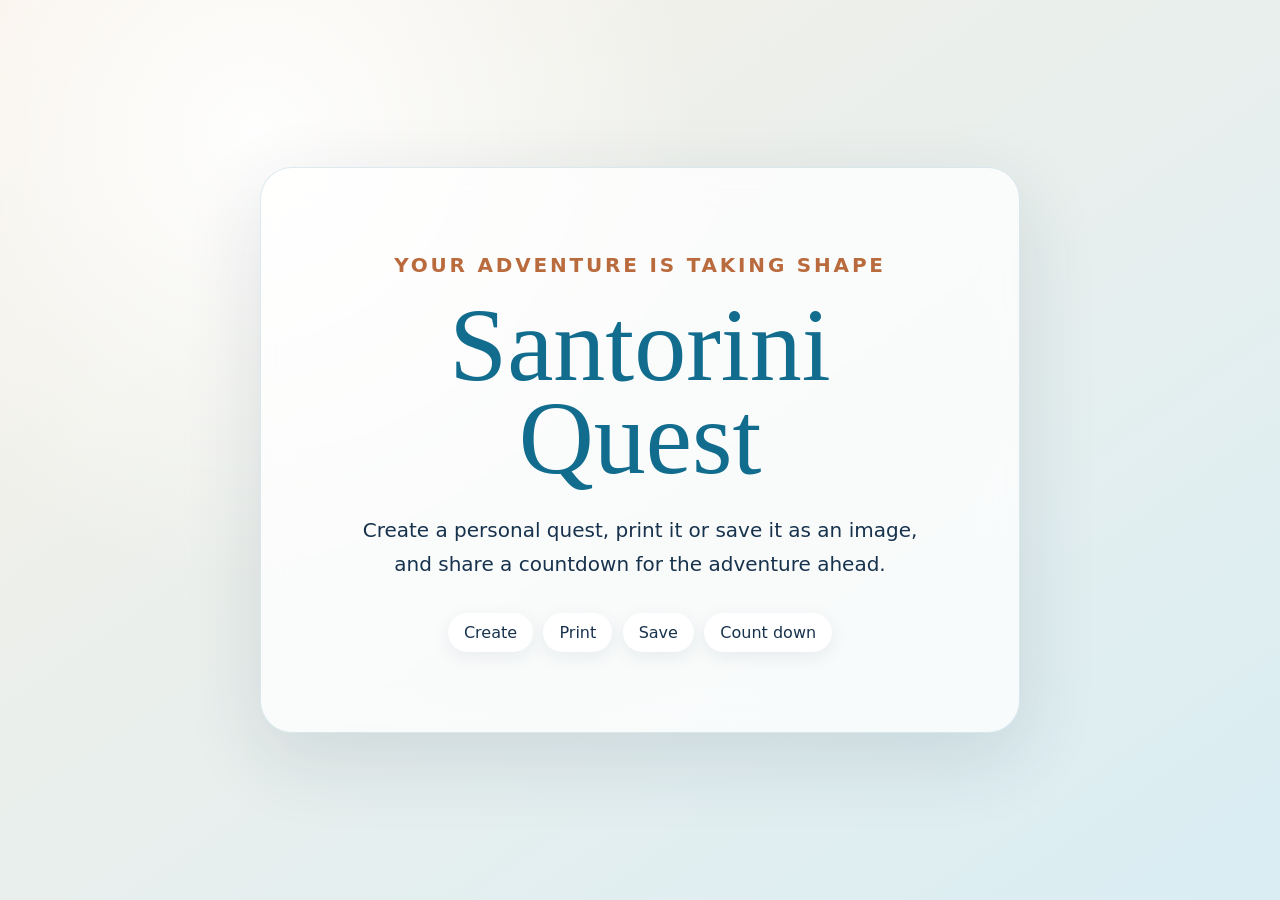
==== site/index.html @ f97f600c "feat: add initial Santorini Quest landing page" ====
<!doctype html>
<html lang="en">
  <head>
    <meta charset="UTF-8" />
    <meta name="viewport" content="width=device-width, initial-scale=1" />
    <meta
      name="description"
      content="Create, print, and share your own Santorini-inspired quests."
    />
    <title>Santorini Quest</title>
    <style>
      :root {
        color-scheme: light;
        font-family: Inter, ui-sans-serif, system-ui, sans-serif;
        background: #f7f1e8;
        color: #17324d;
      }

      * { box-sizing: border-box; }

      body {
        margin: 0;
        min-height: 100vh;
        display: grid;
        place-items: center;
        background:
          radial-gradient(circle at 20% 15%, rgba(255,255,255,.95), transparent 28rem),
          linear-gradient(145deg, #f8f1e7 0%, #d9edf3 100%);
      }

      main {
        width: min(760px, calc(100% - 2rem));
        padding: clamp(2rem, 7vw, 5rem);
        text-align: center;
        background: rgba(255,255,255,.76);
        border: 1px solid rgba(18,108,142,.14);
        border-radius: 2rem;
        box-shadow: 0 24px 80px rgba(23,50,77,.12);
        backdrop-filter: blur(16px);
      }

      .eyebrow {
        margin: 0 0 1rem;
        color: #ba6b3d;
        font-weight: 750;
        letter-spacing: .14em;
        text-transform: uppercase;
      }

      h1 {
        margin: 0;
        color: #126c8e;
        font-family: Georgia, serif;
        font-size: clamp(3rem, 10vw, 6.5rem);
        font-weight: 500;
        line-height: .9;
      }

      p {
        max-width: 38rem;
        margin: 1.75rem auto 0;
        font-size: clamp(1rem, 2.4vw, 1.25rem);
        line-height: 1.7;
      }

      .features {
        display: flex;
        flex-wrap: wrap;
        justify-content: center;
        gap: .65rem;
        margin-top: 2rem;
      }

      .features span {
        padding: .65rem 1rem;
        border-radius: 999px;
        background: #fff;
        box-shadow: 0 5px 18px rgba(23,50,77,.08);
      }
    </style>
  </head>
  <body>
    <main>
      <p class="eyebrow">Your adventure is taking shape</p>
      <h1>Santorini Quest</h1>
      <p>
        Create a personal quest, print it or save it as an image, and share a
        countdown for the adventure ahead.
      </p>
      <div class="features" aria-label="Planned features">
        <span>Create</span>
        <span>Print</span>
        <span>Save</span>
        <span>Count down</span>
      </div>
    </main>
  </body>
</html>
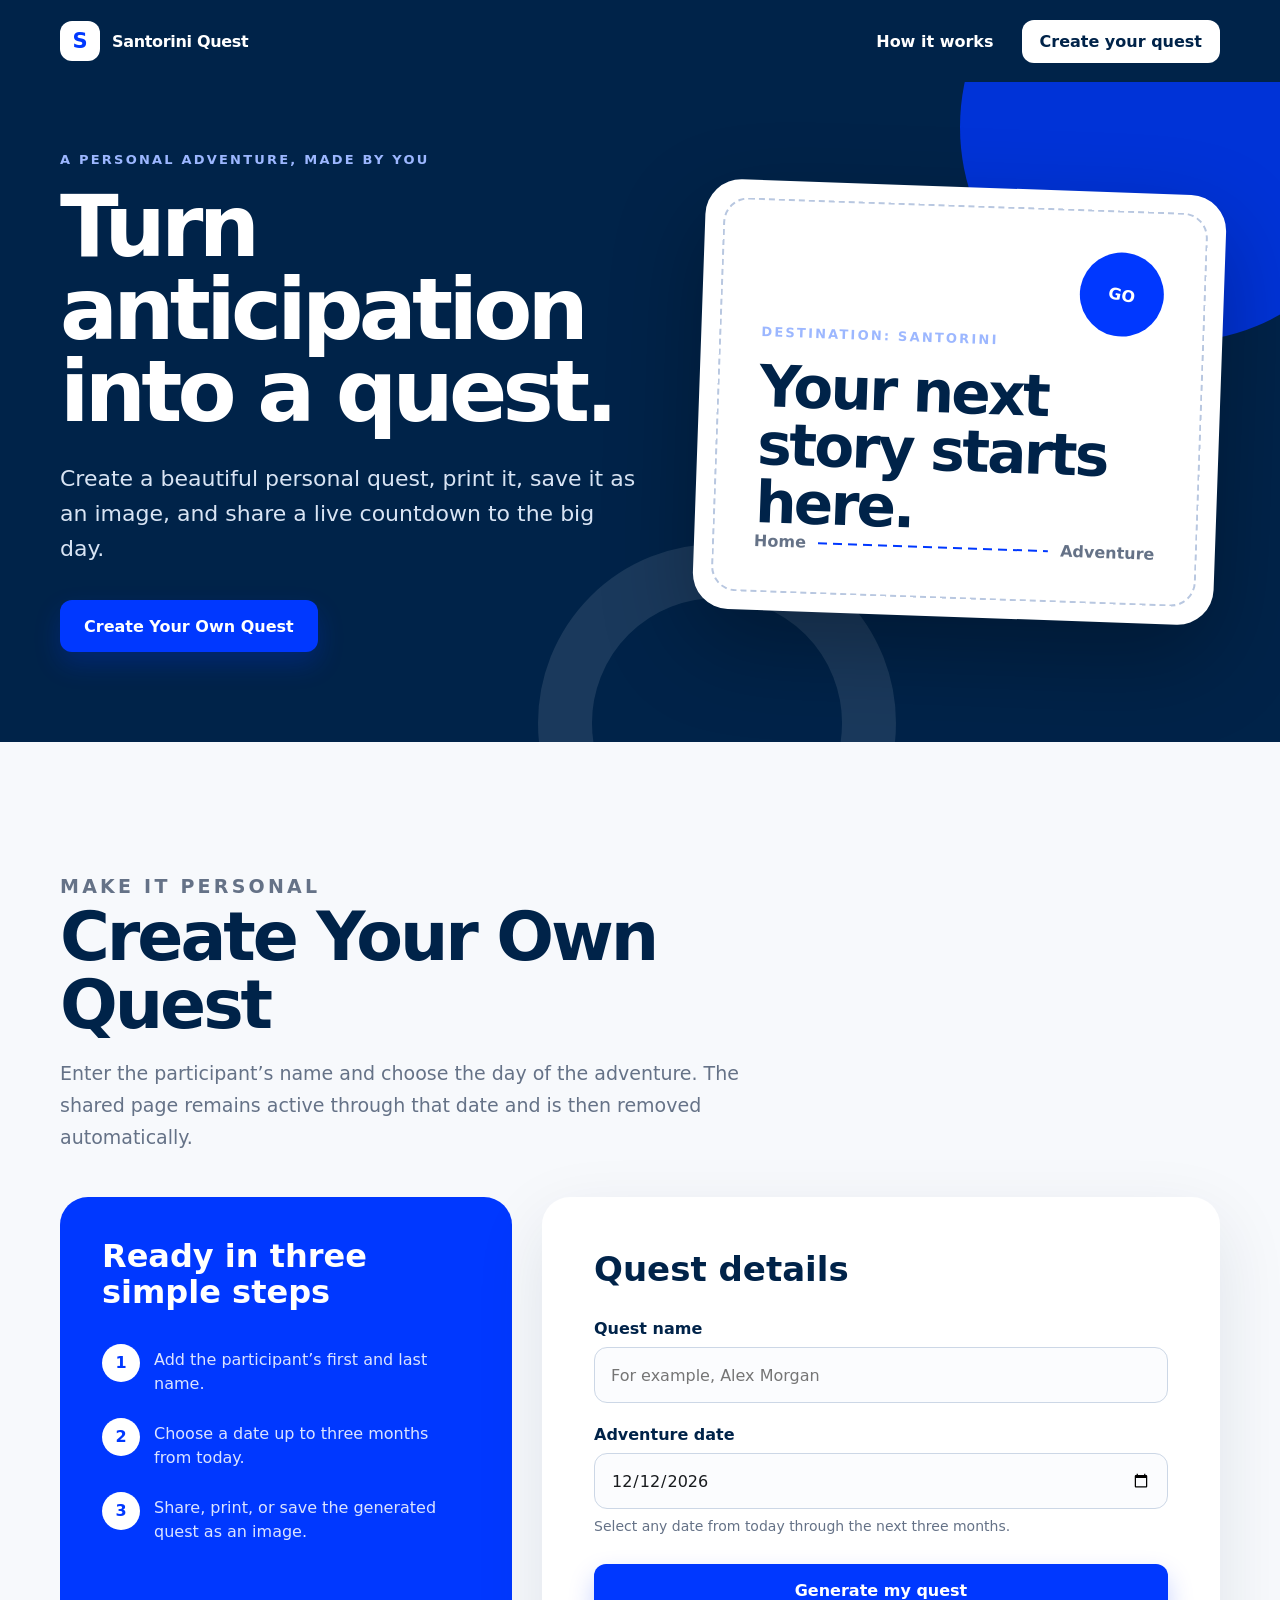
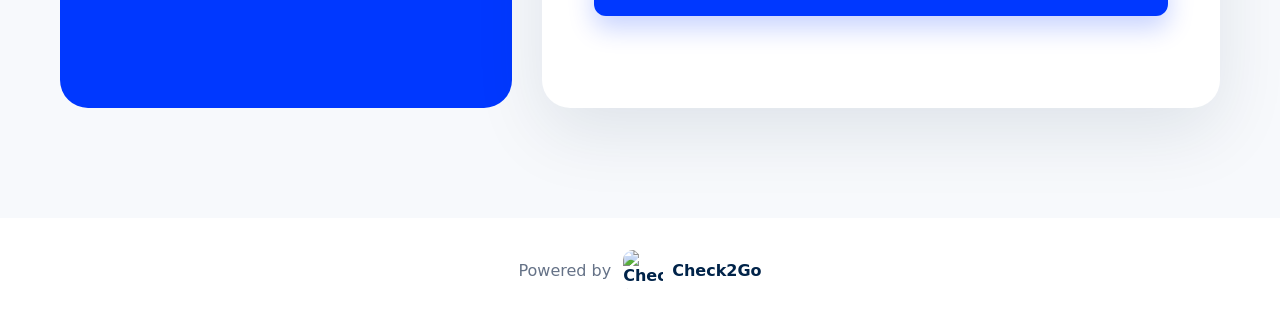
==== commit 50da56f9: "feat: launch expiring quest creator" ====
--- a/site/index.html
+++ b/site/index.html
@@ -3,96 +3,376 @@
   <head>
     <meta charset="UTF-8" />
     <meta name="viewport" content="width=device-width, initial-scale=1" />
-    <meta
-      name="description"
-      content="Create, print, and share your own Santorini-inspired quests."
-    />
+    <meta name="description" content="Create, print, save, and share a personal Santorini quest." />
     <title>Santorini Quest</title>
     <style>
       :root {
         color-scheme: light;
-        font-family: Inter, ui-sans-serif, system-ui, sans-serif;
-        background: #f7f1e8;
-        color: #17324d;
+        --navy: #002349;
+        --blue: #0038ff;
+        --sky: #e9f2ff;
+        --ink: #191c1f;
+        --muted: #657287;
+        --white: #fff;
+        --radius: 28px;
+        font-family: Inter, ui-sans-serif, system-ui, -apple-system, BlinkMacSystemFont, "Segoe UI", sans-serif;
       }
 
       * { box-sizing: border-box; }
-
-      body {
-        margin: 0;
-        min-height: 100vh;
-        display: grid;
-        place-items: center;
-        background:
-          radial-gradient(circle at 20% 15%, rgba(255,255,255,.95), transparent 28rem),
-          linear-gradient(145deg, #f8f1e7 0%, #d9edf3 100%);
-      }
-
-      main {
-        width: min(760px, calc(100% - 2rem));
-        padding: clamp(2rem, 7vw, 5rem);
-        text-align: center;
-        background: rgba(255,255,255,.76);
-        border: 1px solid rgba(18,108,142,.14);
-        border-radius: 2rem;
-        box-shadow: 0 24px 80px rgba(23,50,77,.12);
-        backdrop-filter: blur(16px);
-      }
-
-      .eyebrow {
-        margin: 0 0 1rem;
-        color: #ba6b3d;
-        font-weight: 750;
-        letter-spacing: .14em;
-        text-transform: uppercase;
-      }
-
-      h1 {
-        margin: 0;
-        color: #126c8e;
-        font-family: Georgia, serif;
-        font-size: clamp(3rem, 10vw, 6.5rem);
-        font-weight: 500;
-        line-height: .9;
-      }
-
-      p {
-        max-width: 38rem;
-        margin: 1.75rem auto 0;
-        font-size: clamp(1rem, 2.4vw, 1.25rem);
-        line-height: 1.7;
-      }
-
-      .features {
-        display: flex;
-        flex-wrap: wrap;
-        justify-content: center;
-        gap: .65rem;
-        margin-top: 2rem;
-      }
-
-      .features span {
-        padding: .65rem 1rem;
-        border-radius: 999px;
-        background: #fff;
-        box-shadow: 0 5px 18px rgba(23,50,77,.08);
+      html { scroll-behavior: smooth; }
+      body { margin: 0; color: var(--ink); background: #f7f9fc; }
+      button, input { font: inherit; }
+      button, a { -webkit-tap-highlight-color: transparent; }
+      a { color: inherit; }
+
+      .shell { width: min(1160px, calc(100% - 32px)); margin: 0 auto; }
+      .site-header { position: relative; z-index: 2; background: var(--navy); }
+      .nav { min-height: 82px; display: flex; align-items: center; justify-content: space-between; gap: 24px; color: #fff; }
+      .brand { display: flex; align-items: center; gap: 12px; text-decoration: none; font-weight: 850; letter-spacing: -.02em; }
+      .brand-mark { width: 40px; height: 40px; display: grid; place-items: center; border-radius: 12px; background: #fff; color: var(--blue); font-size: 21px; }
+      .nav-links { display: flex; align-items: center; gap: 28px; }
+      .nav-links a { text-decoration: none; font-weight: 650; }
+      .nav-cta, .button { border: 0; border-radius: 12px; cursor: pointer; font-weight: 800; text-decoration: none; transition: transform .2s ease, box-shadow .2s ease; }
+      .nav-cta { padding: 12px 18px; background: #fff; color: var(--navy); }
+      .button { display: inline-flex; align-items: center; justify-content: center; min-height: 52px; padding: 0 24px; background: var(--blue); color: #fff; box-shadow: 0 12px 26px rgba(0,56,255,.22); }
+      .button:hover, .nav-cta:hover { transform: translateY(-2px); }
+      .button.secondary { background: #fff; color: var(--navy); border: 1px solid #dce4ef; box-shadow: none; }
+
+      .hero { position: relative; overflow: hidden; min-height: 640px; display: grid; align-items: center; color: #fff; background: var(--navy); }
+      .hero::before, .hero::after { content: ""; position: absolute; border-radius: 50%; pointer-events: none; }
+      .hero::before { width: 430px; height: 430px; right: -110px; top: -170px; background: #0038ff; opacity: .78; }
+      .hero::after { width: 250px; height: 250px; left: 42%; bottom: -160px; border: 54px solid #fff; opacity: .1; }
+      .hero-grid { position: relative; z-index: 1; display: grid; grid-template-columns: 1.05fr .95fr; gap: 64px; align-items: center; padding: 70px 0 90px; }
+      .kicker { margin: 0 0 18px; color: #9cb7ff; text-transform: uppercase; letter-spacing: .17em; font-size: 13px; font-weight: 850; }
+      h1 { margin: 0; max-width: 720px; font-size: clamp(48px, 7vw, 86px); line-height: .96; letter-spacing: -.055em; }
+      .hero-copy { margin: 28px 0 34px; max-width: 590px; color: #d8e4f4; font-size: clamp(18px, 2vw, 22px); line-height: 1.6; }
+      .hero-card { position: relative; min-height: 430px; padding: 34px; border-radius: 36px; color: var(--navy); background: #fff; box-shadow: 0 35px 90px rgba(0,0,0,.28); transform: rotate(2deg); }
+      .hero-card::before { content: ""; position: absolute; inset: 18px; border: 2px dashed #b8c7e0; border-radius: 25px; }
+      .hero-card-inner { position: relative; z-index: 1; min-height: 360px; display: flex; flex-direction: column; justify-content: space-between; padding: 26px; }
+      .stamp { align-self: flex-end; width: 84px; aspect-ratio: 1; display: grid; place-items: center; border-radius: 50%; background: var(--blue); color: #fff; font-weight: 900; transform: rotate(9deg); }
+      .hero-card h2 { margin: 0; font-size: clamp(34px, 5vw, 58px); line-height: 1; letter-spacing: -.045em; }
+      .route { display: flex; align-items: center; gap: 12px; color: var(--muted); font-weight: 750; }
+      .route-line { flex: 1; height: 2px; background: repeating-linear-gradient(90deg, var(--blue) 0 9px, transparent 9px 15px); }
+
+      .section { padding: 110px 0; }
+      .section-heading { max-width: 720px; margin-bottom: 44px; }
+      .section-heading h2 { margin: 0; color: var(--navy); font-size: clamp(40px, 6vw, 68px); line-height: 1; letter-spacing: -.045em; }
+      .section-heading p { margin: 18px 0 0; color: var(--muted); font-size: 19px; line-height: 1.7; }
+      .create-grid { display: grid; grid-template-columns: .8fr 1.2fr; gap: 30px; }
+      .info-card, .form-card { border-radius: var(--radius); }
+      .info-card { padding: 42px; color: #fff; background: var(--blue); }
+      .info-card h3 { margin: 0; font-size: 32px; line-height: 1.1; }
+      .steps { display: grid; gap: 22px; margin-top: 34px; }
+      .step { display: grid; grid-template-columns: 38px 1fr; gap: 14px; align-items: start; }
+      .step-number { width: 38px; height: 38px; display: grid; place-items: center; border-radius: 50%; color: var(--blue); background: #fff; font-weight: 900; }
+      .step p { margin: 4px 0 0; color: #dbe4ff; line-height: 1.5; }
+      .form-card { padding: clamp(28px, 5vw, 52px); background: #fff; box-shadow: 0 24px 70px rgba(0,35,73,.1); }
+      .form-card h3 { margin: 0 0 30px; color: var(--navy); font-size: 34px; }
+      .field { display: grid; gap: 9px; margin-bottom: 22px; }
+      label { color: var(--navy); font-weight: 800; }
+      input { width: 100%; min-height: 56px; border: 1px solid #ccd7e6; border-radius: 13px; padding: 0 16px; color: var(--ink); background: #fbfcfe; outline: none; }
+      input:focus { border-color: var(--blue); box-shadow: 0 0 0 4px rgba(0,56,255,.1); }
+      .hint { margin: 0; color: var(--muted); font-size: 14px; }
+      .form-card .button { width: 100%; margin-top: 8px; }
+      .message { min-height: 24px; margin: 16px 0 0; color: #b42318; font-weight: 650; }
+
+      .quest-section { display: none; padding: 70px 0 110px; }
+      .quest-section.visible { display: block; }
+      .quest-layout { display: grid; grid-template-columns: 1.2fr .8fr; gap: 30px; align-items: stretch; }
+      .quest-card { position: relative; overflow: hidden; min-height: 520px; padding: clamp(34px, 6vw, 68px); border-radius: 34px; color: #fff; background: linear-gradient(145deg, #002349, #0038ff); box-shadow: 0 28px 80px rgba(0,35,73,.2); }
+      .quest-card::after { content: ""; position: absolute; width: 360px; height: 360px; right: -190px; bottom: -190px; border: 52px solid #fff; border-radius: 50%; opacity: .14; }
+      .quest-card-content { position: relative; z-index: 1; }
+      .quest-label { margin: 0 0 24px; color: #b8c8ff; text-transform: uppercase; letter-spacing: .18em; font-weight: 850; font-size: 13px; }
+      .quest-name { margin: 0; font-size: clamp(48px, 8vw, 88px); line-height: .95; letter-spacing: -.055em; overflow-wrap: anywhere; }
+      .quest-date { margin: 24px 0 0; color: #dbe4ff; font-size: 20px; }
+      .countdown { display: grid; grid-template-columns: repeat(4, 1fr); gap: 10px; margin-top: 48px; }
+      .time-box { padding: 18px 10px; border: 1px solid rgba(255,255,255,.2); border-radius: 16px; text-align: center; background: rgba(255,255,255,.1); backdrop-filter: blur(10px); }
+      .time-value { display: block; font-size: clamp(28px, 5vw, 46px); font-weight: 900; }
+      .time-label { color: #cdd9f4; font-size: 12px; text-transform: uppercase; letter-spacing: .08em; }
+      .quest-actions { padding: 34px; display: flex; flex-direction: column; gap: 12px; border-radius: var(--radius); background: #fff; box-shadow: 0 24px 70px rgba(0,35,73,.1); }
+      .quest-actions h3 { margin: 0 0 8px; color: var(--navy); font-size: 28px; }
+      .quest-actions p { margin: 0 0 14px; color: var(--muted); line-height: 1.6; }
+      .share-url { width: 100%; min-height: 48px; padding: 12px; overflow-wrap: anywhere; border-radius: 10px; background: var(--sky); color: var(--navy); font-size: 13px; }
+
+      .powered { display: flex; justify-content: center; align-items: center; gap: 12px; padding: 32px 16px 42px; color: var(--muted); background: #fff; }
+      .powered a { display: inline-flex; align-items: center; gap: 9px; color: var(--navy); font-weight: 850; text-decoration: none; }
+      .powered img { width: 40px; height: 40px; border-radius: 10px; object-fit: cover; }
+
+      .expired { text-align: center; padding: 80px 24px; border-radius: var(--radius); background: #fff; box-shadow: 0 24px 70px rgba(0,35,73,.1); }
+      .expired h2 { margin: 0; color: var(--navy); font-size: 46px; }
+      .expired p { color: var(--muted); }
+
+      @media (max-width: 820px) {
+        .nav-links a:not(.nav-cta) { display: none; }
+        .hero-grid, .create-grid, .quest-layout { grid-template-columns: 1fr; }
+        .hero { min-height: auto; }
+        .hero-grid { gap: 48px; padding-top: 54px; }
+        .hero-card { min-height: 340px; transform: none; }
+        .hero-card-inner { min-height: 280px; }
+        .section { padding: 78px 0; }
+      }
+
+      @media (max-width: 520px) {
+        .shell { width: min(100% - 22px, 1160px); }
+        .nav { min-height: 70px; }
+        .brand span:last-child { font-size: 15px; }
+        .nav-cta { padding: 10px 12px; font-size: 14px; }
+        .hero-card, .form-card, .info-card, .quest-card, .quest-actions { border-radius: 22px; }
+        .countdown { grid-template-columns: repeat(2, 1fr); }
+      }
+
+      @media print {
+        .site-header, .hero, #create, .quest-actions, .powered { display: none !important; }
+        .quest-section { display: block !important; padding: 0; }
+        .quest-layout { display: block; }
+        .quest-card { min-height: 100vh; border-radius: 0; box-shadow: none; print-color-adjust: exact; -webkit-print-color-adjust: exact; }
       }
     </style>
   </head>
   <body>
-    <main>
-      <p class="eyebrow">Your adventure is taking shape</p>
-      <h1>Santorini Quest</h1>
-      <p>
-        Create a personal quest, print it or save it as an image, and share a
-        countdown for the adventure ahead.
-      </p>
-      <div class="features" aria-label="Planned features">
-        <span>Create</span>
-        <span>Print</span>
-        <span>Save</span>
-        <span>Count down</span>
+    <header class="site-header">
+      <nav class="nav shell" aria-label="Main navigation">
+        <a class="brand" href="/">
+          <span class="brand-mark">S</span>
+          <span>Santorini Quest</span>
+        </a>
+        <div class="nav-links">
+          <a href="#create">How it works</a>
+          <a class="nav-cta" href="#create">Create your quest</a>
+        </div>
+      </nav>
+    </header>
+
+    <main id="homeView">
+      <section class="hero">
+        <div class="hero-grid shell">
+          <div>
+            <p class="kicker">A personal adventure, made by you</p>
+            <h1>Turn anticipation into a quest.</h1>
+            <p class="hero-copy">Create a beautiful personal quest, print it, save it as an image, and share a live countdown to the big day.</p>
+            <a class="button" href="#create">Create Your Own Quest</a>
+          </div>
+          <div class="hero-card" aria-hidden="true">
+            <div class="hero-card-inner">
+              <div class="stamp">GO</div>
+              <div>
+                <p class="kicker">Destination: Santorini</p>
+                <h2>Your next story starts here.</h2>
+              </div>
+              <div class="route"><span>Home</span><span class="route-line"></span><span>Adventure</span></div>
+            </div>
+          </div>
+        </div>
+      </section>
+
+      <section class="section" id="create">
+        <div class="shell">
+          <div class="section-heading">
+            <p class="kicker">Make it personal</p>
+            <h2>Create Your Own Quest</h2>
+            <p>Enter the participant’s name and choose the day of the adventure. The shared page remains active through that date and is then removed automatically.</p>
+          </div>
+          <div class="create-grid">
+            <aside class="info-card">
+              <h3>Ready in three simple steps</h3>
+              <div class="steps">
+                <div class="step"><span class="step-number">1</span><p>Add the participant’s first and last name.</p></div>
+                <div class="step"><span class="step-number">2</span><p>Choose a date up to three months from today.</p></div>
+                <div class="step"><span class="step-number">3</span><p>Share, print, or save the generated quest as an image.</p></div>
+              </div>
+            </aside>
+            <form class="form-card" id="questForm">
+              <h3>Quest details</h3>
+              <div class="field">
+                <label for="questName">Quest name</label>
+                <input id="questName" name="name" type="text" maxlength="100" autocomplete="name" placeholder="For example, Alex Morgan" required />
+              </div>
+              <div class="field">
+                <label for="questDate">Adventure date</label>
+                <input id="questDate" name="date" type="date" required />
+                <p class="hint">Select any date from today through the next three months.</p>
+              </div>
+              <button class="button" type="submit">Generate my quest</button>
+              <p class="message" id="formMessage" role="status"></p>
+            </form>
+          </div>
+        </div>
+      </section>
+    </main>
+
+    <section class="quest-section" id="questView" aria-live="polite">
+      <div class="shell" id="questContent">
+        <div class="quest-layout">
+          <article class="quest-card" id="questCard">
+            <div class="quest-card-content">
+              <p class="quest-label">The countdown is on</p>
+              <h2 class="quest-name" id="displayName"></h2>
+              <p class="quest-date" id="displayDate"></p>
+              <div class="countdown" aria-label="Time remaining">
+                <div class="time-box"><span class="time-value" id="days">0</span><span class="time-label">Days</span></div>
+                <div class="time-box"><span class="time-value" id="hours">0</span><span class="time-label">Hours</span></div>
+                <div class="time-box"><span class="time-value" id="minutes">0</span><span class="time-label">Minutes</span></div>
+                <div class="time-box"><span class="time-value" id="seconds">0</span><span class="time-label">Seconds</span></div>
+              </div>
+            </div>
+          </article>
+          <aside class="quest-actions">
+            <h3>Your quest is ready</h3>
+            <p>Use the link below to share this countdown. It remains available through the selected date.</p>
+            <div class="share-url" id="shareUrl"></div>
+            <button class="button" id="copyButton" type="button">Copy share link</button>
+            <button class="button secondary" id="printButton" type="button">Print quest</button>
+            <button class="button secondary" id="saveButton" type="button">Save as image</button>
+            <a class="button secondary" href="/">Create another quest</a>
+          </aside>
+        </div>
       </div>
-    </main>
+    </section>
+
+    <footer class="powered">
+      <span>Powered by</span>
+      <a href="https://check2go.co/" target="_blank" rel="noopener noreferrer">
+        <img src="https://check2go.co/wp-content/uploads/2025/07/cropped-logo-150x150-optimized.png" alt="Check2Go logo" />
+        <span>Check2Go</span>
+      </a>
+    </footer>
+
+    <script>
+      const API_URL = "https://pbvoeysg9a.execute-api.us-east-1.amazonaws.com";
+      const form = document.querySelector("#questForm");
+      const dateInput = document.querySelector("#questDate");
+      const formMessage = document.querySelector("#formMessage");
+      const homeView = document.querySelector("#homeView");
+      const questView = document.querySelector("#questView");
+      let activeQuest;
+      let countdownTimer;
+
+      const toDateValue = (value) => {
+        const year = value.getFullYear();
+        const month = String(value.getMonth() + 1).padStart(2, "0");
+        const day = String(value.getDate()).padStart(2, "0");
+        return `${year}-${month}-${day}`;
+      };
+
+      const today = new Date();
+      const maximumDate = new Date(today.getFullYear(), today.getMonth() + 3, today.getDate());
+      dateInput.min = toDateValue(today);
+      dateInput.max = toDateValue(maximumDate);
+      dateInput.value = toDateValue(new Date(today.getFullYear(), today.getMonth(), today.getDate() + 7));
+
+      const readableDate = (dateText) => new Intl.DateTimeFormat("en", {
+        dateStyle: "long",
+        timeZone: "UTC"
+      }).format(new Date(`${dateText}T12:00:00Z`));
+
+      const showExpired = (message = "This quest has reached its destination and is no longer available.") => {
+        clearInterval(countdownTimer);
+        homeView.hidden = true;
+        questView.classList.add("visible");
+        document.querySelector("#questContent").innerHTML = `<div class="expired"><h2>Quest complete</h2><p>${message}</p><a class="button" href="/">Create a new quest</a></div>`;
+      };
+
+      const updateCountdown = () => {
+        if (!activeQuest) return;
+        const remaining = Number(activeQuest.expiresAt) * 1000 - Date.now();
+        if (remaining <= 0) {
+          showExpired();
+          return;
+        }
+        document.querySelector("#days").textContent = Math.floor(remaining / 86400000);
+        document.querySelector("#hours").textContent = Math.floor(remaining / 3600000) % 24;
+        document.querySelector("#minutes").textContent = Math.floor(remaining / 60000) % 60;
+        document.querySelector("#seconds").textContent = Math.floor(remaining / 1000) % 60;
+      };
+
+      const displayQuest = (quest, url = window.location.href) => {
+        activeQuest = quest;
+        homeView.hidden = true;
+        questView.classList.add("visible");
+        document.querySelector("#displayName").textContent = quest.name;
+        document.querySelector("#displayDate").textContent = `Adventure date: ${readableDate(quest.date)}`;
+        document.querySelector("#shareUrl").textContent = url;
+        updateCountdown();
+        countdownTimer = window.setInterval(updateCountdown, 1000);
+        window.scrollTo({ top: 0 });
+      };
+
+      form.addEventListener("submit", async (event) => {
+        event.preventDefault();
+        formMessage.textContent = "Creating your quest...";
+        const submitButton = form.querySelector("button[type='submit']");
+        submitButton.disabled = true;
+        try {
+          const response = await fetch(`${API_URL}/quests`, {
+            method: "POST",
+            headers: { "content-type": "application/json" },
+            body: JSON.stringify({
+              name: document.querySelector("#questName").value,
+              date: dateInput.value
+            })
+          });
+          const result = await response.json();
+          if (!response.ok) throw new Error(result.message || "Could not create the quest.");
+          history.replaceState({}, "", `/?quest=${result.quest.id}`);
+          displayQuest(result.quest, result.url);
+        } catch (error) {
+          formMessage.textContent = error.message;
+        } finally {
+          submitButton.disabled = false;
+        }
+      });
+
+      document.querySelector("#copyButton").addEventListener("click", async (event) => {
+        await navigator.clipboard.writeText(document.querySelector("#shareUrl").textContent);
+        event.currentTarget.textContent = "Link copied";
+      });
+
+      document.querySelector("#printButton").addEventListener("click", () => window.print());
+
+      document.querySelector("#saveButton").addEventListener("click", () => {
+        if (!activeQuest) return;
+        const canvas = document.createElement("canvas");
+        canvas.width = 1400;
+        canvas.height = 900;
+        const context = canvas.getContext("2d");
+        const gradient = context.createLinearGradient(0, 0, 1400, 900);
+        gradient.addColorStop(0, "#002349");
+        gradient.addColorStop(1, "#0038ff");
+        context.fillStyle = gradient;
+        context.fillRect(0, 0, 1400, 900);
+        context.strokeStyle = "rgba(255,255,255,.35)";
+        context.lineWidth = 4;
+        context.setLineDash([18, 14]);
+        context.strokeRect(55, 55, 1290, 790);
+        context.fillStyle = "#b8c8ff";
+        context.font = "700 28px Arial";
+        context.fillText("SANTORINI QUEST", 110, 150);
+        context.fillStyle = "#ffffff";
+        context.font = "700 82px Arial";
+        context.fillText(activeQuest.name.slice(0, 26), 110, 330);
+        context.font = "400 38px Arial";
+        context.fillText(`Adventure date: ${readableDate(activeQuest.date)}`, 110, 420);
+        context.font = "700 52px Arial";
+        context.fillText(`${document.querySelector("#days").textContent} days to go`, 110, 570);
+        context.font = "400 26px Arial";
+        context.fillStyle = "#dbe4ff";
+        context.fillText("Powered by Check2Go", 110, 770);
+        const link = document.createElement("a");
+        link.download = `santorini-quest-${activeQuest.id}.png`;
+        link.href = canvas.toDataURL("image/png");
+        link.click();
+      });
+
+      const questId = new URLSearchParams(window.location.search).get("quest");
+      if (questId) {
+        fetch(`${API_URL}/quests/${encodeURIComponent(questId)}`)
+          .then(async (response) => {
+            const result = await response.json();
+            if (!response.ok) throw new Error(result.message || "Quest not found.");
+            displayQuest(result.quest, window.location.href);
+          })
+          .catch((error) => showExpired(error.message));
+      }
+    </script>
   </body>
 </html>
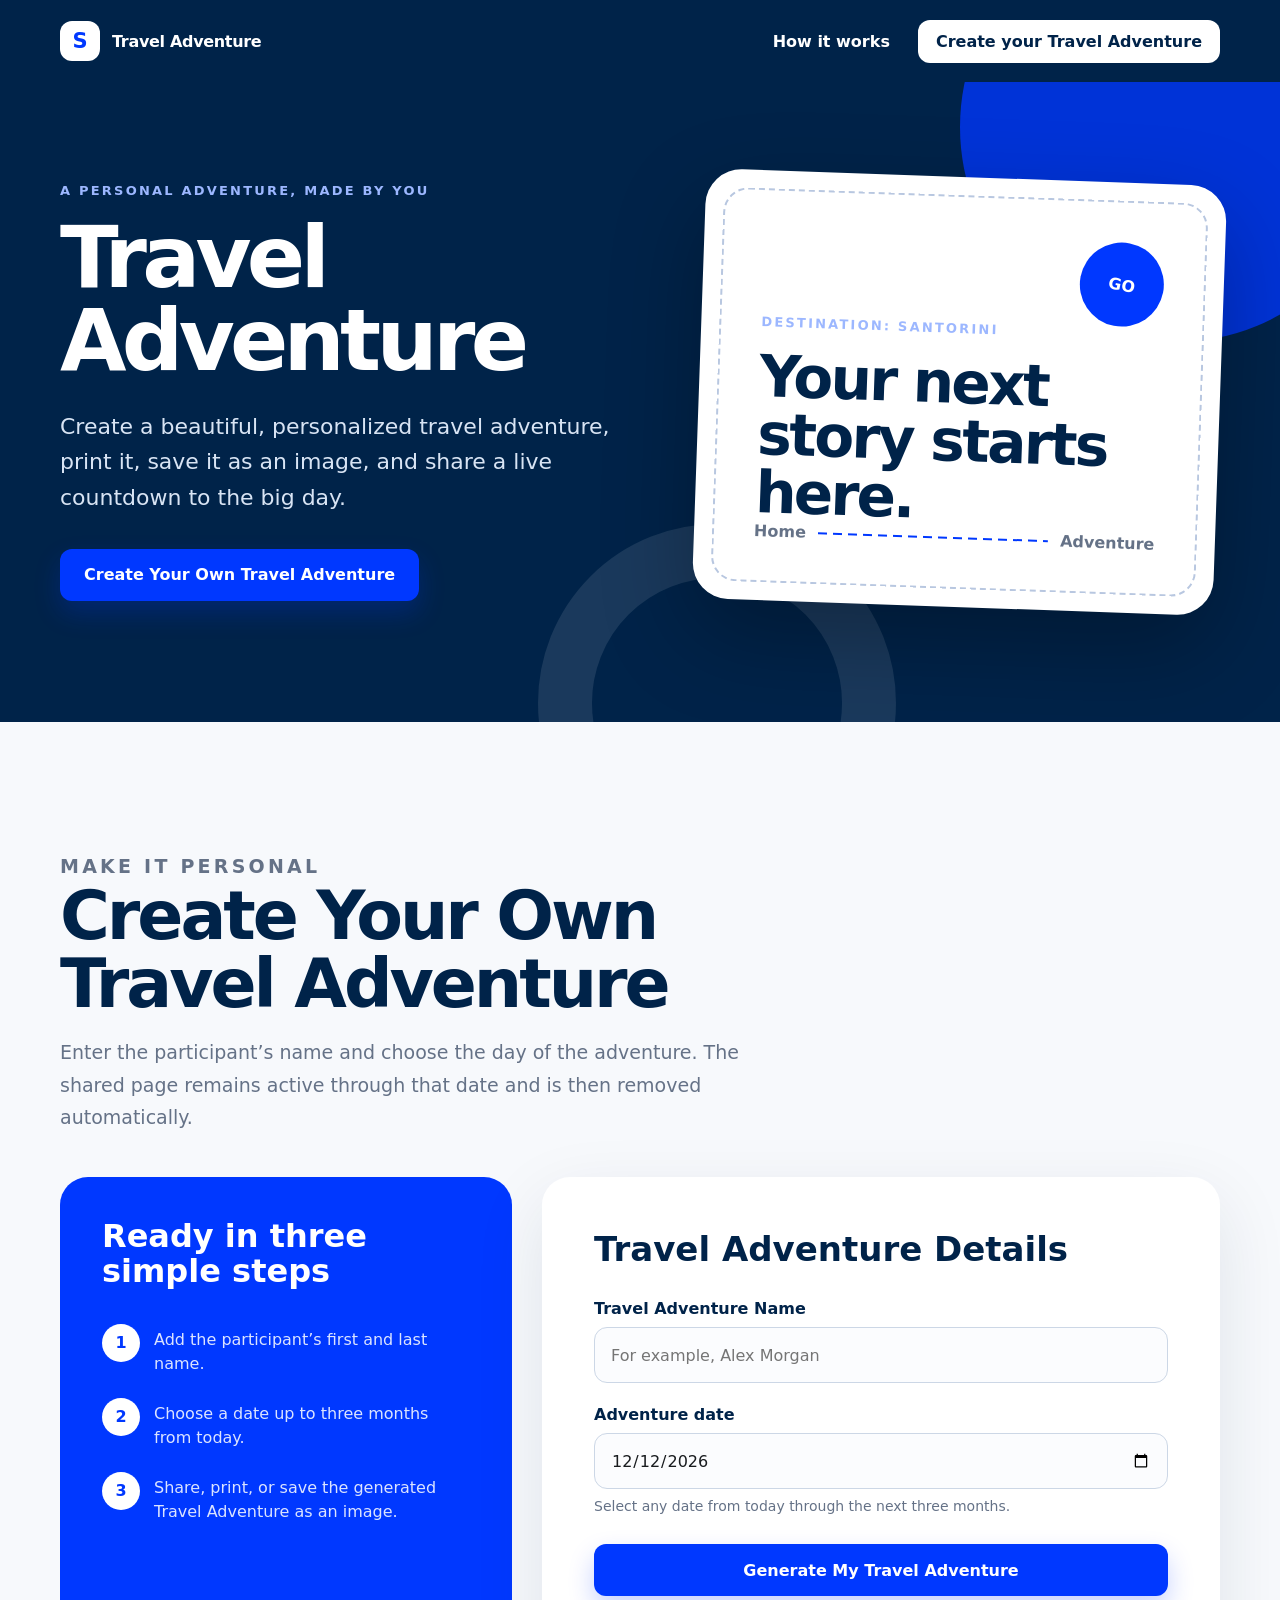
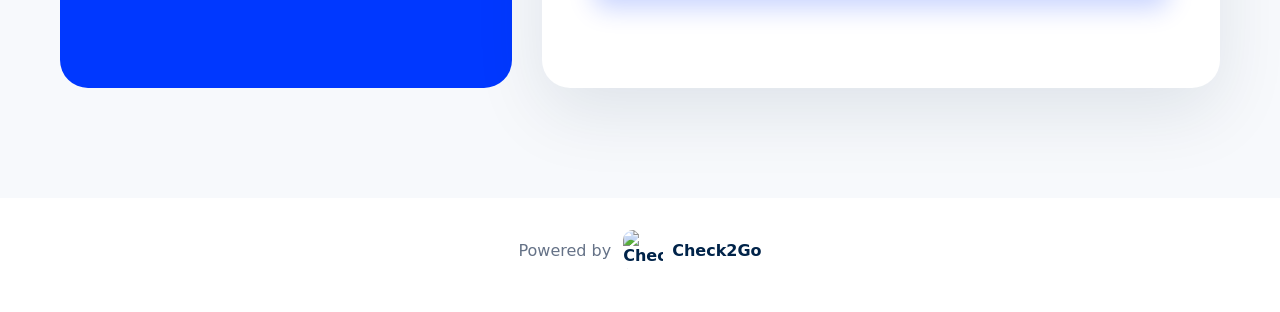
==== commit 82bfc423: "feat: rename product to Travel Adventure" ====
--- a/site/index.html
+++ b/site/index.html
@@ -3,8 +3,8 @@
   <head>
     <meta charset="UTF-8" />
     <meta name="viewport" content="width=device-width, initial-scale=1" />
-    <meta name="description" content="Create, print, save, and share a personal Santorini quest." />
-    <title>Santorini Quest</title>
+    <meta name="description" content="Create, print, save, and share a personalized Travel Adventure." />
+    <title>Travel Adventure</title>
     <style>
       :root {
         color-scheme: light;
@@ -134,11 +134,11 @@
       <nav class="nav shell" aria-label="Main navigation">
         <a class="brand" href="/">
           <span class="brand-mark">S</span>
-          <span>Santorini Quest</span>
+          <span>Travel Adventure</span>
         </a>
         <div class="nav-links">
           <a href="#create">How it works</a>
-          <a class="nav-cta" href="#create">Create your quest</a>
+          <a class="nav-cta" href="#create">Create your Travel Adventure</a>
         </div>
       </nav>
     </header>
@@ -148,9 +148,9 @@
         <div class="hero-grid shell">
           <div>
             <p class="kicker">A personal adventure, made by you</p>
-            <h1>Turn anticipation into a quest.</h1>
-            <p class="hero-copy">Create a beautiful personal quest, print it, save it as an image, and share a live countdown to the big day.</p>
-            <a class="button" href="#create">Create Your Own Quest</a>
+            <h1>Travel Adventure</h1>
+            <p class="hero-copy">Create a beautiful, personalized travel adventure, print it, save it as an image, and share a live countdown to the big day.</p>
+            <a class="button" href="#create">Create Your Own Travel Adventure</a>
           </div>
           <div class="hero-card" aria-hidden="true">
             <div class="hero-card-inner">
@@ -169,7 +169,7 @@
         <div class="shell">
           <div class="section-heading">
             <p class="kicker">Make it personal</p>
-            <h2>Create Your Own Quest</h2>
+            <h2>Create Your Own Travel Adventure</h2>
             <p>Enter the participant’s name and choose the day of the adventure. The shared page remains active through that date and is then removed automatically.</p>
           </div>
           <div class="create-grid">
@@ -178,13 +178,13 @@
               <div class="steps">
                 <div class="step"><span class="step-number">1</span><p>Add the participant’s first and last name.</p></div>
                 <div class="step"><span class="step-number">2</span><p>Choose a date up to three months from today.</p></div>
-                <div class="step"><span class="step-number">3</span><p>Share, print, or save the generated quest as an image.</p></div>
+                <div class="step"><span class="step-number">3</span><p>Share, print, or save the generated Travel Adventure as an image.</p></div>
               </div>
             </aside>
             <form class="form-card" id="questForm">
-              <h3>Quest details</h3>
+              <h3>Travel Adventure Details</h3>
               <div class="field">
-                <label for="questName">Quest name</label>
+                <label for="questName">Travel Adventure Name</label>
                 <input id="questName" name="name" type="text" maxlength="100" autocomplete="name" placeholder="For example, Alex Morgan" required />
               </div>
               <div class="field">
@@ -192,7 +192,7 @@
                 <input id="questDate" name="date" type="date" required />
                 <p class="hint">Select any date from today through the next three months.</p>
               </div>
-              <button class="button" type="submit">Generate my quest</button>
+              <button class="button" type="submit">Generate My Travel Adventure</button>
               <p class="message" id="formMessage" role="status"></p>
             </form>
           </div>
@@ -217,13 +217,13 @@
             </div>
           </article>
           <aside class="quest-actions">
-            <h3>Your quest is ready</h3>
+            <h3>Your Travel Adventure is ready</h3>
             <p>Use the link below to share this countdown. It remains available through the selected date.</p>
             <div class="share-url" id="shareUrl"></div>
             <button class="button" id="copyButton" type="button">Copy share link</button>
-            <button class="button secondary" id="printButton" type="button">Print quest</button>
-            <button class="button secondary" id="saveButton" type="button">Save as image</button>
-            <a class="button secondary" href="/">Create another quest</a>
+            <button class="button secondary" id="printButton" type="button">Print Travel Adventure</button>
+            <button class="button secondary" id="saveButton" type="button">Save Travel Adventure as Image</button>
+
           </aside>
         </div>
       </div>
@@ -260,16 +260,28 @@
       dateInput.max = toDateValue(maximumDate);
       dateInput.value = toDateValue(new Date(today.getFullYear(), today.getMonth(), today.getDate() + 7));
 
+      const humanizeApiMessage = (message = "") => {
+        const messages = {
+          "Quest name must contain 1 to 100 characters.": "Travel Adventure name must contain 1 to 100 characters.",
+          "The quest date cannot be in the past.": "The adventure date cannot be in the past.",
+          "The quest date must be within three months.": "The adventure date must be within three months.",
+          "Could not create a unique quest. Please retry.": "Could not create a unique Travel Adventure. Please retry.",
+          "Quest not found.": "Travel Adventure not found.",
+          "This quest has expired.": "This Travel Adventure has expired."
+        };
+        return messages[message] || message;
+      };
+
       const readableDate = (dateText) => new Intl.DateTimeFormat("en", {
         dateStyle: "long",
         timeZone: "UTC"
       }).format(new Date(`${dateText}T12:00:00Z`));
 
-      const showExpired = (message = "This quest has reached its destination and is no longer available.") => {
+      const showExpired = (message = "This Travel Adventure has reached its destination and is no longer available.") => {
         clearInterval(countdownTimer);
         homeView.hidden = true;
         questView.classList.add("visible");
-        document.querySelector("#questContent").innerHTML = `<div class="expired"><h2>Quest complete</h2><p>${message}</p><a class="button" href="/">Create a new quest</a></div>`;
+        document.querySelector("#questContent").innerHTML = `<div class="expired"><h2>Travel Adventure complete</h2><p>${message}</p><a class="button" href="/">Create a New Travel Adventure</a></div>`;
       };
 
       const updateCountdown = () => {
@@ -299,7 +311,7 @@
 
       form.addEventListener("submit", async (event) => {
         event.preventDefault();
-        formMessage.textContent = "Creating your quest...";
+        formMessage.textContent = "Creating your Travel Adventure...";
         const submitButton = form.querySelector("button[type='submit']");
         submitButton.disabled = true;
         try {
@@ -312,7 +324,7 @@
             })
           });
           const result = await response.json();
-          if (!response.ok) throw new Error(result.message || "Could not create the quest.");
+          if (!response.ok) throw new Error(humanizeApiMessage(result.message) || "Could not create the Travel Adventure.");
           history.replaceState({}, "", `/?quest=${result.quest.id}`);
           displayQuest(result.quest, result.url);
         } catch (error) {
@@ -346,7 +358,7 @@
         context.strokeRect(55, 55, 1290, 790);
         context.fillStyle = "#b8c8ff";
         context.font = "700 28px Arial";
-        context.fillText("SANTORINI QUEST", 110, 150);
+        context.fillText("TRAVEL ADVENTURE", 110, 150);
         context.fillStyle = "#ffffff";
         context.font = "700 82px Arial";
         context.fillText(activeQuest.name.slice(0, 26), 110, 330);
@@ -358,7 +370,7 @@
         context.fillStyle = "#dbe4ff";
         context.fillText("Powered by Check2Go", 110, 770);
         const link = document.createElement("a");
-        link.download = `santorini-quest-${activeQuest.id}.png`;
+        link.download = `travel-adventure-${activeQuest.id}.png`;
         link.href = canvas.toDataURL("image/png");
         link.click();
       });
@@ -368,7 +380,7 @@
         fetch(`${API_URL}/quests/${encodeURIComponent(questId)}`)
           .then(async (response) => {
             const result = await response.json();
-            if (!response.ok) throw new Error(result.message || "Quest not found.");
+            if (!response.ok) throw new Error(humanizeApiMessage(result.message) || "Travel Adventure not found.");
             displayQuest(result.quest, window.location.href);
           })
           .catch((error) => showExpired(error.message));
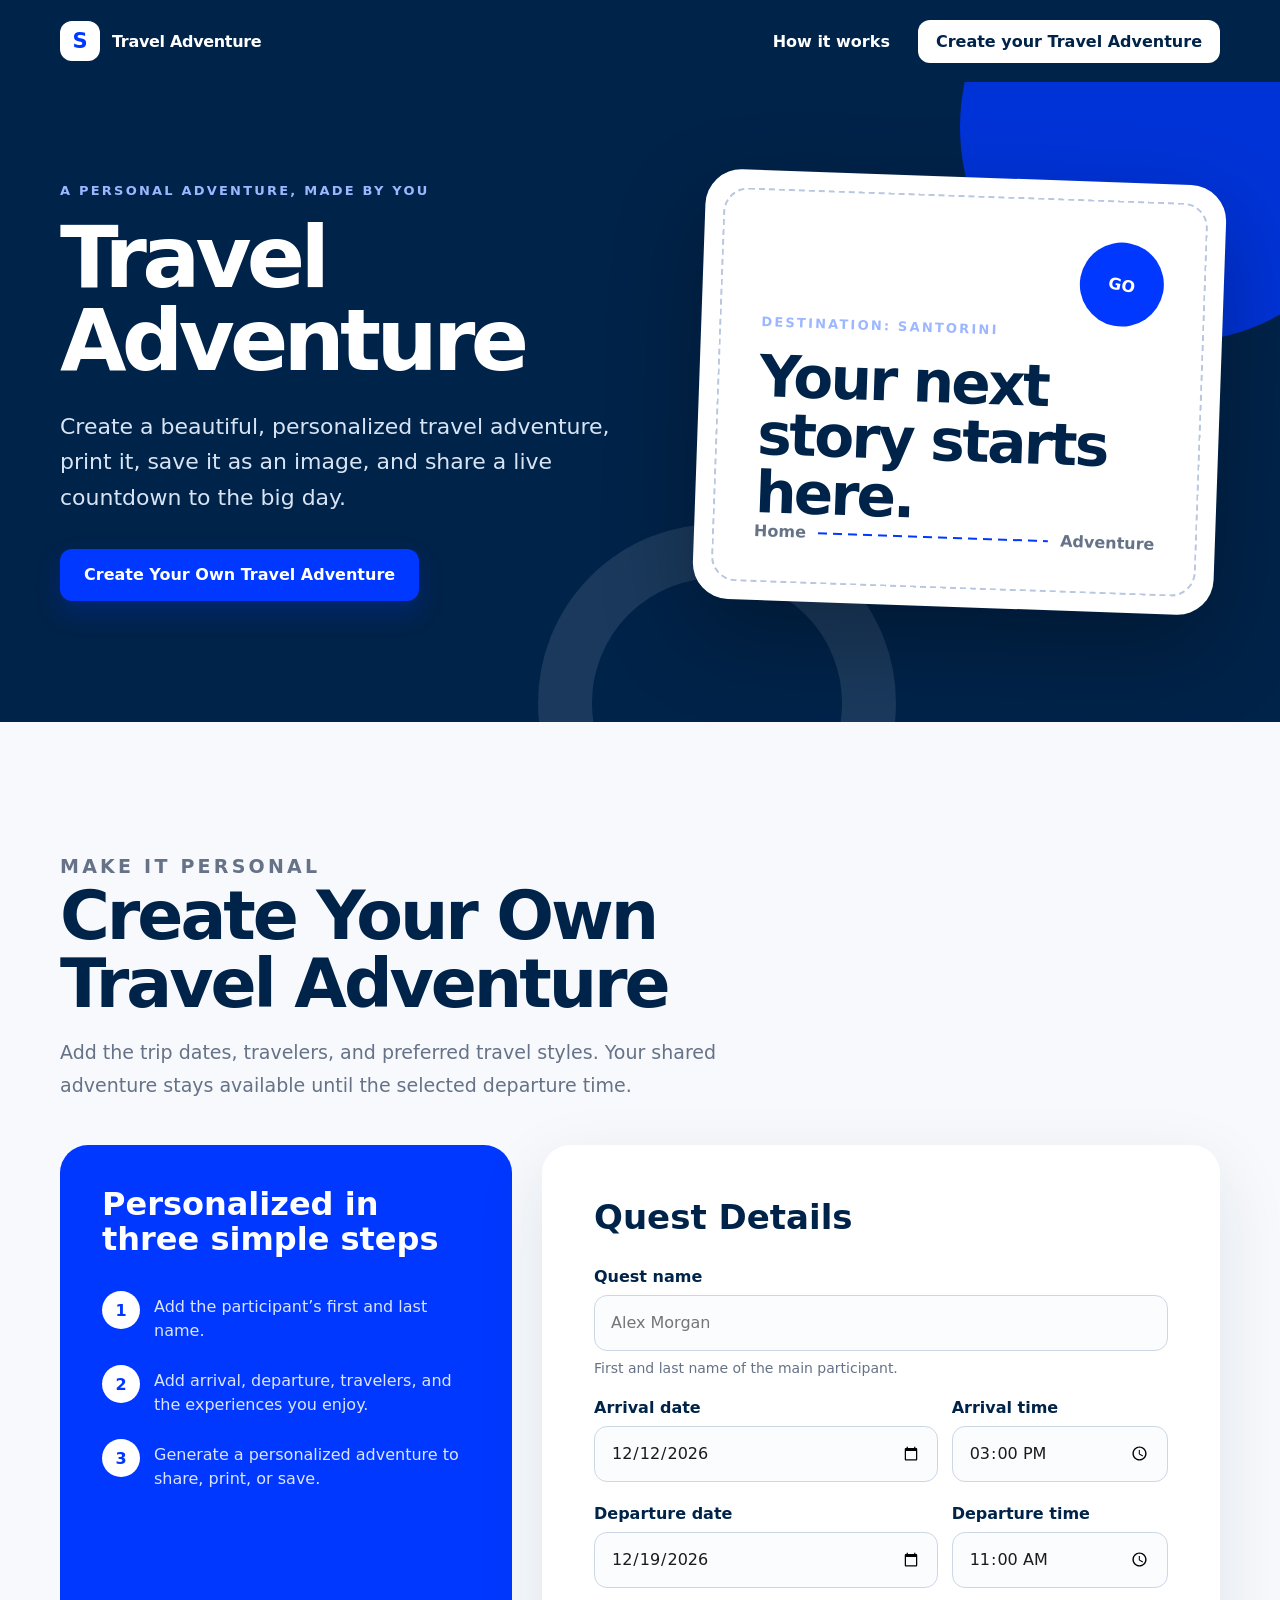
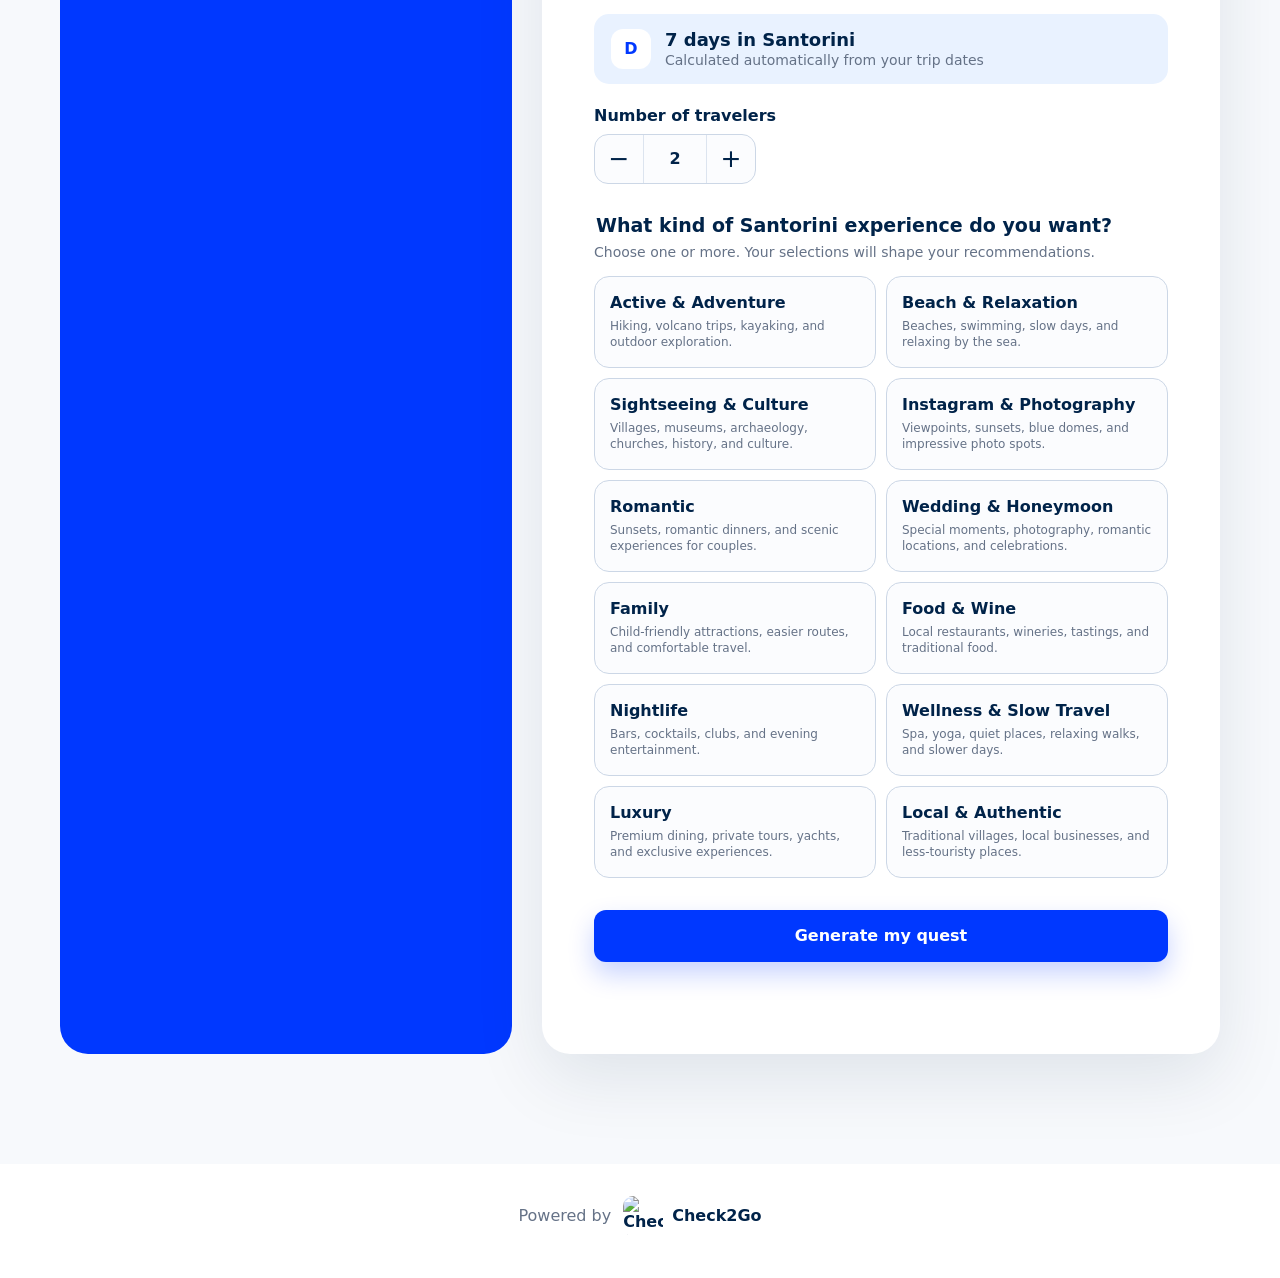
==== commit e0a4c0e2: "Expand quest details and travel preferences" ====
--- a/site/index.html
+++ b/site/index.html
@@ -74,6 +74,29 @@
       input:focus { border-color: var(--blue); box-shadow: 0 0 0 4px rgba(0,56,255,.1); }
       .hint { margin: 0; color: var(--muted); font-size: 14px; }
       .form-card .button { width: 100%; margin-top: 8px; }
+
+      .date-time-row { display: grid; grid-template-columns: 1.35fr .85fr; gap: 14px; }
+      .duration-card { display: flex; align-items: center; gap: 14px; min-height: 70px; margin: 4px 0 22px; padding: 15px 17px; border-radius: 15px; background: var(--sky); color: var(--navy); }
+      .duration-icon { width: 40px; height: 40px; flex: 0 0 40px; display: grid; place-items: center; border-radius: 12px; background: #fff; color: var(--blue); font-weight: 900; }
+      .duration-card strong { display: block; font-size: 18px; }
+      .duration-card span:last-child { color: var(--muted); font-size: 14px; }
+      .stepper { width: fit-content; display: grid; grid-template-columns: 48px 64px 48px; align-items: center; border: 1px solid #ccd7e6; border-radius: 14px; overflow: hidden; background: #fbfcfe; }
+      .stepper button { min-width: 48px; min-height: 48px; border: 0; color: var(--navy); background: transparent; font-size: 25px; cursor: pointer; }
+      .stepper button:hover { background: var(--sky); }
+      .stepper output { display: grid; place-items: center; min-height: 48px; border-inline: 1px solid #dce4ef; color: var(--navy); font-weight: 900; }
+      .style-group { margin: 30px 0 24px; padding: 0; border: 0; }
+      .style-group legend { margin-bottom: 8px; color: var(--navy); font-size: 19px; font-weight: 850; }
+      .style-grid { display: grid; grid-template-columns: repeat(2, minmax(0, 1fr)); gap: 10px; margin-top: 16px; }
+      .style-chip { min-height: 92px; padding: 15px; border: 1px solid #ccd7e6; border-radius: 15px; color: var(--navy); background: #fbfcfe; text-align: left; cursor: pointer; transition: border-color .2s ease, background .2s ease, transform .2s ease; }
+      .style-chip:hover { border-color: #9bb0ce; transform: translateY(-1px); }
+      .style-chip[aria-pressed="true"] { border-color: var(--blue); background: #eef3ff; box-shadow: 0 0 0 3px rgba(0,56,255,.08); }
+      .style-chip strong { display: block; line-height: 1.25; }
+      .style-chip span { display: block; margin-top: 5px; color: var(--muted); font-size: 12px; line-height: 1.4; }
+      .quest-meta { display: grid; gap: 8px; margin-top: 24px; }
+      .quest-meta p { margin: 0; color: #dbe4ff; font-size: 17px; line-height: 1.45; }
+      .selected-styles { margin-top: 16px; color: #cdd9f4; font-size: 14px; line-height: 1.5; }
+      .button:disabled { opacity: .55; cursor: wait; transform: none; }
+      button:focus-visible, input:focus-visible, a:focus-visible { outline: 3px solid #78a0ff; outline-offset: 3px; }
       .message { min-height: 24px; margin: 16px 0 0; color: #b42318; font-weight: 650; }
 
       .quest-section { display: none; padding: 70px 0 110px; }
@@ -105,6 +128,7 @@
       @media (max-width: 820px) {
         .nav-links a:not(.nav-cta) { display: none; }
         .hero-grid, .create-grid, .quest-layout { grid-template-columns: 1fr; }
+        .style-grid { grid-template-columns: 1fr; }
         .hero { min-height: auto; }
         .hero-grid { gap: 48px; padding-top: 54px; }
         .hero-card { min-height: 340px; transform: none; }
@@ -119,6 +143,8 @@
         .nav-cta { padding: 10px 12px; font-size: 14px; }
         .hero-card, .form-card, .info-card, .quest-card, .quest-actions { border-radius: 22px; }
         .countdown { grid-template-columns: repeat(2, 1fr); }
+        .date-time-row { grid-template-columns: 1fr; gap: 0; }
+        .style-chip { min-height: 88px; }
       }
 
       @media print {
@@ -170,30 +196,76 @@
           <div class="section-heading">
             <p class="kicker">Make it personal</p>
             <h2>Create Your Own Travel Adventure</h2>
-            <p>Enter the participant’s name and choose the day of the adventure. The shared page remains active through that date and is then removed automatically.</p>
+            <p>Add the trip dates, travelers, and preferred travel styles. Your shared adventure stays available until the selected departure time.</p>
           </div>
           <div class="create-grid">
             <aside class="info-card">
-              <h3>Ready in three simple steps</h3>
+              <h3>Personalized in three simple steps</h3>
               <div class="steps">
                 <div class="step"><span class="step-number">1</span><p>Add the participant’s first and last name.</p></div>
-                <div class="step"><span class="step-number">2</span><p>Choose a date up to three months from today.</p></div>
-                <div class="step"><span class="step-number">3</span><p>Share, print, or save the generated Travel Adventure as an image.</p></div>
+                <div class="step"><span class="step-number">2</span><p>Add arrival, departure, travelers, and the experiences you enjoy.</p></div>
+                <div class="step"><span class="step-number">3</span><p>Generate a personalized adventure to share, print, or save.</p></div>
               </div>
             </aside>
             <form class="form-card" id="questForm">
-              <h3>Travel Adventure Details</h3>
+              <h3>Quest Details</h3>
               <div class="field">
-                <label for="questName">Travel Adventure Name</label>
-                <input id="questName" name="name" type="text" maxlength="100" autocomplete="name" placeholder="For example, Alex Morgan" required />
+                <label for="questName">Quest name</label>
+                <input id="questName" name="name" type="text" maxlength="100" autocomplete="name" placeholder="Alex Morgan" required />
+                <p class="hint">First and last name of the main participant.</p>
+              </div>
+              <div class="date-time-row">
+                <div class="field">
+                  <label for="arrivalDate">Arrival date</label>
+                  <input id="arrivalDate" name="arrivalDate" type="date" required />
+                </div>
+                <div class="field">
+                  <label for="arrivalTime">Arrival time</label>
+                  <input id="arrivalTime" name="arrivalTime" type="time" value="15:00" required />
+                </div>
+              </div>
+              <div class="date-time-row">
+                <div class="field">
+                  <label for="departureDate">Departure date</label>
+                  <input id="departureDate" name="departureDate" type="date" required />
+                </div>
+                <div class="field">
+                  <label for="departureTime">Departure time</label>
+                  <input id="departureTime" name="departureTime" type="time" value="11:00" required />
+                </div>
+              </div>
+              <div class="duration-card" aria-live="polite">
+                <span class="duration-icon" aria-hidden="true">D</span>
+                <div><strong id="tripDuration">7 days in Santorini</strong><span>Calculated automatically from your trip dates</span></div>
               </div>
               <div class="field">
-                <label for="questDate">Adventure date</label>
-                <input id="questDate" name="date" type="date" required />
-                <p class="hint">Select any date from today through the next three months.</p>
-              </div>
-              <button class="button" type="submit">Generate My Travel Adventure</button>
-              <p class="message" id="formMessage" role="status"></p>
+                <label id="travelersLabel">Number of travelers</label>
+                <div class="stepper" role="group" aria-labelledby="travelersLabel">
+                  <button type="button" id="decreaseTravelers" aria-label="Decrease number of travelers">−</button>
+                  <output id="travelerCount" aria-live="polite">2</output>
+                  <button type="button" id="increaseTravelers" aria-label="Increase number of travelers">+</button>
+                </div>
+              </div>
+              <fieldset class="style-group">
+                <legend>What kind of Santorini experience do you want?</legend>
+                <p class="hint">Choose one or more. Your selections will shape your recommendations.</p>
+                <div class="style-grid" id="styleGrid">
+                  <button class="style-chip" type="button" aria-pressed="false" data-style="Active & Adventure"><strong>Active &amp; Adventure</strong><span>Hiking, volcano trips, kayaking, and outdoor exploration.</span></button>
+                  <button class="style-chip" type="button" aria-pressed="false" data-style="Beach & Relaxation"><strong>Beach &amp; Relaxation</strong><span>Beaches, swimming, slow days, and relaxing by the sea.</span></button>
+                  <button class="style-chip" type="button" aria-pressed="false" data-style="Sightseeing & Culture"><strong>Sightseeing &amp; Culture</strong><span>Villages, museums, archaeology, churches, history, and culture.</span></button>
+                  <button class="style-chip" type="button" aria-pressed="false" data-style="Instagram & Photography"><strong>Instagram &amp; Photography</strong><span>Viewpoints, sunsets, blue domes, and impressive photo spots.</span></button>
+                  <button class="style-chip" type="button" aria-pressed="false" data-style="Romantic"><strong>Romantic</strong><span>Sunsets, romantic dinners, and scenic experiences for couples.</span></button>
+                  <button class="style-chip" type="button" aria-pressed="false" data-style="Wedding & Honeymoon"><strong>Wedding &amp; Honeymoon</strong><span>Special moments, photography, romantic locations, and celebrations.</span></button>
+                  <button class="style-chip" type="button" aria-pressed="false" data-style="Family"><strong>Family</strong><span>Child-friendly attractions, easier routes, and comfortable travel.</span></button>
+                  <button class="style-chip" type="button" aria-pressed="false" data-style="Food & Wine"><strong>Food &amp; Wine</strong><span>Local restaurants, wineries, tastings, and traditional food.</span></button>
+                  <button class="style-chip" type="button" aria-pressed="false" data-style="Nightlife"><strong>Nightlife</strong><span>Bars, cocktails, clubs, and evening entertainment.</span></button>
+                  <button class="style-chip" type="button" aria-pressed="false" data-style="Wellness & Slow Travel"><strong>Wellness &amp; Slow Travel</strong><span>Spa, yoga, quiet places, relaxing walks, and slower days.</span></button>
+                  <button class="style-chip" type="button" aria-pressed="false" data-style="Luxury"><strong>Luxury</strong><span>Premium dining, private tours, yachts, and exclusive experiences.</span></button>
+                  <button class="style-chip" type="button" aria-pressed="false" data-style="Local & Authentic"><strong>Local &amp; Authentic</strong><span>Traditional villages, local businesses, and less-touristy places.</span></button>
+                </div>
+              </fieldset>
+              <button class="button" type="submit">Generate my quest</button>
+              <p class="message" id="formMessage" role="status" aria-live="polite"></p>
             </form>
           </div>
         </div>
@@ -207,7 +279,7 @@
             <div class="quest-card-content">
               <p class="quest-label">The countdown is on</p>
               <h2 class="quest-name" id="displayName"></h2>
-              <p class="quest-date" id="displayDate"></p>
+              <div class="quest-meta"><p id="displayDates"></p><p id="displayTripDetails"></p></div><p class="selected-styles" id="displayStyles"></p>
               <div class="countdown" aria-label="Time remaining">
                 <div class="time-box"><span class="time-value" id="days">0</span><span class="time-label">Days</span></div>
                 <div class="time-box"><span class="time-value" id="hours">0</span><span class="time-label">Hours</span></div>
@@ -240,10 +312,15 @@
     <script>
       const API_URL = "https://pbvoeysg9a.execute-api.us-east-1.amazonaws.com";
       const form = document.querySelector("#questForm");
-      const dateInput = document.querySelector("#questDate");
+      const arrivalDate = document.querySelector("#arrivalDate");
+      const arrivalTime = document.querySelector("#arrivalTime");
+      const departureDate = document.querySelector("#departureDate");
+      const departureTime = document.querySelector("#departureTime");
       const formMessage = document.querySelector("#formMessage");
       const homeView = document.querySelector("#homeView");
       const questView = document.querySelector("#questView");
+      const styleButtons = [...document.querySelectorAll(".style-chip")];
+      let travelers = 2;
       let activeQuest;
       let countdownTimer;
 
@@ -254,28 +331,67 @@
         return `${year}-${month}-${day}`;
       };
 
+      const toLocalDateTime = (dateValue, timeValue) => new Date(`${dateValue}T${timeValue}:00`);
+      const readableDateTime = (dateText, timeText) => new Intl.DateTimeFormat("en", {
+        dateStyle: "medium",
+        timeStyle: "short"
+      }).format(toLocalDateTime(dateText, timeText));
+
       const today = new Date();
       const maximumDate = new Date(today.getFullYear(), today.getMonth() + 3, today.getDate());
-      dateInput.min = toDateValue(today);
-      dateInput.max = toDateValue(maximumDate);
-      dateInput.value = toDateValue(new Date(today.getFullYear(), today.getMonth(), today.getDate() + 7));
-
-      const humanizeApiMessage = (message = "") => {
-        const messages = {
-          "Quest name must contain 1 to 100 characters.": "Travel Adventure name must contain 1 to 100 characters.",
-          "The quest date cannot be in the past.": "The adventure date cannot be in the past.",
-          "The quest date must be within three months.": "The adventure date must be within three months.",
-          "Could not create a unique quest. Please retry.": "Could not create a unique Travel Adventure. Please retry.",
-          "Quest not found.": "Travel Adventure not found.",
-          "This quest has expired.": "This Travel Adventure has expired."
-        };
-        return messages[message] || message;
+      arrivalDate.min = departureDate.min = toDateValue(today);
+      arrivalDate.max = departureDate.max = toDateValue(maximumDate);
+      arrivalDate.value = toDateValue(new Date(today.getFullYear(), today.getMonth(), today.getDate() + 7));
+      departureDate.value = toDateValue(new Date(today.getFullYear(), today.getMonth(), today.getDate() + 14));
+
+      const updateDuration = () => {
+        departureDate.min = arrivalDate.value || toDateValue(today);
+        departureDate.setCustomValidity("");
+        departureTime.setCustomValidity("");
+        if (!arrivalDate.value || !arrivalTime.value || !departureDate.value || !departureTime.value) return false;
+        const arrival = toLocalDateTime(arrivalDate.value, arrivalTime.value);
+        const departure = toLocalDateTime(departureDate.value, departureTime.value);
+        if (departure <= arrival) {
+          const message = "Departure must be later than arrival.";
+          departureDate.setCustomValidity(message);
+          departureTime.setCustomValidity(message);
+          document.querySelector("#tripDuration").textContent = message;
+          return false;
+        }
+        const days = Math.max(1, Math.round((new Date(departureDate.value) - new Date(arrivalDate.value)) / 86400000));
+        document.querySelector("#tripDuration").textContent = `${days} ${days === 1 ? "day" : "days"} in Santorini`;
+        return true;
       };
 
-      const readableDate = (dateText) => new Intl.DateTimeFormat("en", {
-        dateStyle: "long",
-        timeZone: "UTC"
-      }).format(new Date(`${dateText}T12:00:00Z`));
+      [arrivalDate, arrivalTime, departureDate, departureTime].forEach((input) => input.addEventListener("change", updateDuration));
+      updateDuration();
+
+      const renderTravelers = () => {
+        document.querySelector("#travelerCount").textContent = travelers;
+        document.querySelector("#decreaseTravelers").disabled = travelers === 1;
+      };
+      document.querySelector("#decreaseTravelers").addEventListener("click", () => {
+        travelers = Math.max(1, travelers - 1);
+        renderTravelers();
+      });
+      document.querySelector("#increaseTravelers").addEventListener("click", () => {
+        travelers = Math.min(50, travelers + 1);
+        renderTravelers();
+      });
+      renderTravelers();
+
+      styleButtons.forEach((button) => button.addEventListener("click", () => {
+        button.setAttribute("aria-pressed", String(button.getAttribute("aria-pressed") !== "true"));
+        formMessage.textContent = "";
+      }));
+      const selectedStyles = () => styleButtons
+        .filter((button) => button.getAttribute("aria-pressed") === "true")
+        .map((button) => button.dataset.style);
+
+      const humanizeApiMessage = (message = "") => ({
+        "Quest not found.": "Travel Adventure not found.",
+        "This quest has expired.": "This Travel Adventure has expired."
+      }[message] || message);
 
       const showExpired = (message = "This Travel Adventure has reached its destination and is no longer available.") => {
         clearInterval(countdownTimer);
@@ -286,11 +402,16 @@
 
       const updateCountdown = () => {
         if (!activeQuest) return;
-        const remaining = Number(activeQuest.expiresAt) * 1000 - Date.now();
-        if (remaining <= 0) {
+        const now = Date.now();
+        const arrivalAt = Number(activeQuest.arrivalAt || activeQuest.expiresAt) * 1000;
+        const expiresAt = Number(activeQuest.expiresAt) * 1000;
+        if (expiresAt <= now) {
           showExpired();
           return;
         }
+        const beforeArrival = now < arrivalAt;
+        document.querySelector(".quest-label").textContent = beforeArrival ? "Your Santorini adventure starts in" : "Your Santorini adventure is underway";
+        const remaining = (beforeArrival ? arrivalAt : expiresAt) - now;
         document.querySelector("#days").textContent = Math.floor(remaining / 86400000);
         document.querySelector("#hours").textContent = Math.floor(remaining / 3600000) % 24;
         document.querySelector("#minutes").textContent = Math.floor(remaining / 60000) % 60;
@@ -302,7 +423,15 @@
         homeView.hidden = true;
         questView.classList.add("visible");
         document.querySelector("#displayName").textContent = quest.name;
-        document.querySelector("#displayDate").textContent = `Adventure date: ${readableDate(quest.date)}`;
+        if (quest.arrivalDate) {
+          document.querySelector("#displayDates").textContent = `${readableDateTime(quest.arrivalDate, quest.arrivalTime)} — ${readableDateTime(quest.departureDate, quest.departureTime)}`;
+          document.querySelector("#displayTripDetails").textContent = `${quest.numberDays} ${quest.numberDays === 1 ? "day" : "days"} in Santorini · ${quest.travelers} ${quest.travelers === 1 ? "traveler" : "travelers"}`;
+          document.querySelector("#displayStyles").textContent = quest.styles.join(" · ");
+        } else {
+          document.querySelector("#displayDates").textContent = `Adventure date: ${quest.date}`;
+          document.querySelector("#displayTripDetails").textContent = "";
+          document.querySelector("#displayStyles").textContent = "";
+        }
         document.querySelector("#shareUrl").textContent = url;
         updateCountdown();
         countdownTimer = window.setInterval(updateCountdown, 1000);
@@ -311,6 +440,17 @@
 
       form.addEventListener("submit", async (event) => {
         event.preventDefault();
+        formMessage.textContent = "";
+        if (!updateDuration()) {
+          form.reportValidity();
+          return;
+        }
+        const styles = selectedStyles();
+        if (!styles.length) {
+          formMessage.textContent = "Select at least one travel style.";
+          styleButtons[0].focus();
+          return;
+        }
         formMessage.textContent = "Creating your Travel Adventure...";
         const submitButton = form.querySelector("button[type='submit']");
         submitButton.disabled = true;
@@ -320,7 +460,12 @@
             headers: { "content-type": "application/json" },
             body: JSON.stringify({
               name: document.querySelector("#questName").value,
-              date: dateInput.value
+              arrivalDate: arrivalDate.value,
+              arrivalTime: arrivalTime.value,
+              departureDate: departureDate.value,
+              departureTime: departureTime.value,
+              travelers,
+              styles
             })
           });
           const result = await response.json();
@@ -338,7 +483,6 @@
         await navigator.clipboard.writeText(document.querySelector("#shareUrl").textContent);
         event.currentTarget.textContent = "Link copied";
       });
-
       document.querySelector("#printButton").addEventListener("click", () => window.print());
 
       document.querySelector("#saveButton").addEventListener("click", () => {
@@ -358,14 +502,22 @@
         context.strokeRect(55, 55, 1290, 790);
         context.fillStyle = "#b8c8ff";
         context.font = "700 28px Arial";
-        context.fillText("TRAVEL ADVENTURE", 110, 150);
+        context.fillText("TRAVEL ADVENTURE", 110, 145);
         context.fillStyle = "#ffffff";
         context.font = "700 82px Arial";
-        context.fillText(activeQuest.name.slice(0, 26), 110, 330);
-        context.font = "400 38px Arial";
-        context.fillText(`Adventure date: ${readableDate(activeQuest.date)}`, 110, 420);
-        context.font = "700 52px Arial";
-        context.fillText(`${document.querySelector("#days").textContent} days to go`, 110, 570);
+        context.fillText(activeQuest.name.slice(0, 26), 110, 315);
+        context.font = "400 34px Arial";
+        const dateLine = activeQuest.arrivalDate
+          ? `${readableDateTime(activeQuest.arrivalDate, activeQuest.arrivalTime)} — ${readableDateTime(activeQuest.departureDate, activeQuest.departureTime)}`
+          : `Adventure date: ${activeQuest.date}`;
+        context.fillText(dateLine, 110, 405);
+        if (activeQuest.numberDays) {
+          context.font = "700 44px Arial";
+          context.fillText(`${activeQuest.numberDays} days in Santorini · ${activeQuest.travelers} travelers`, 110, 505);
+          context.font = "400 25px Arial";
+          context.fillStyle = "#dbe4ff";
+          context.fillText(activeQuest.styles.slice(0, 4).join(" · "), 110, 580);
+        }
         context.font = "400 26px Arial";
         context.fillStyle = "#dbe4ff";
         context.fillText("Powered by Check2Go", 110, 770);
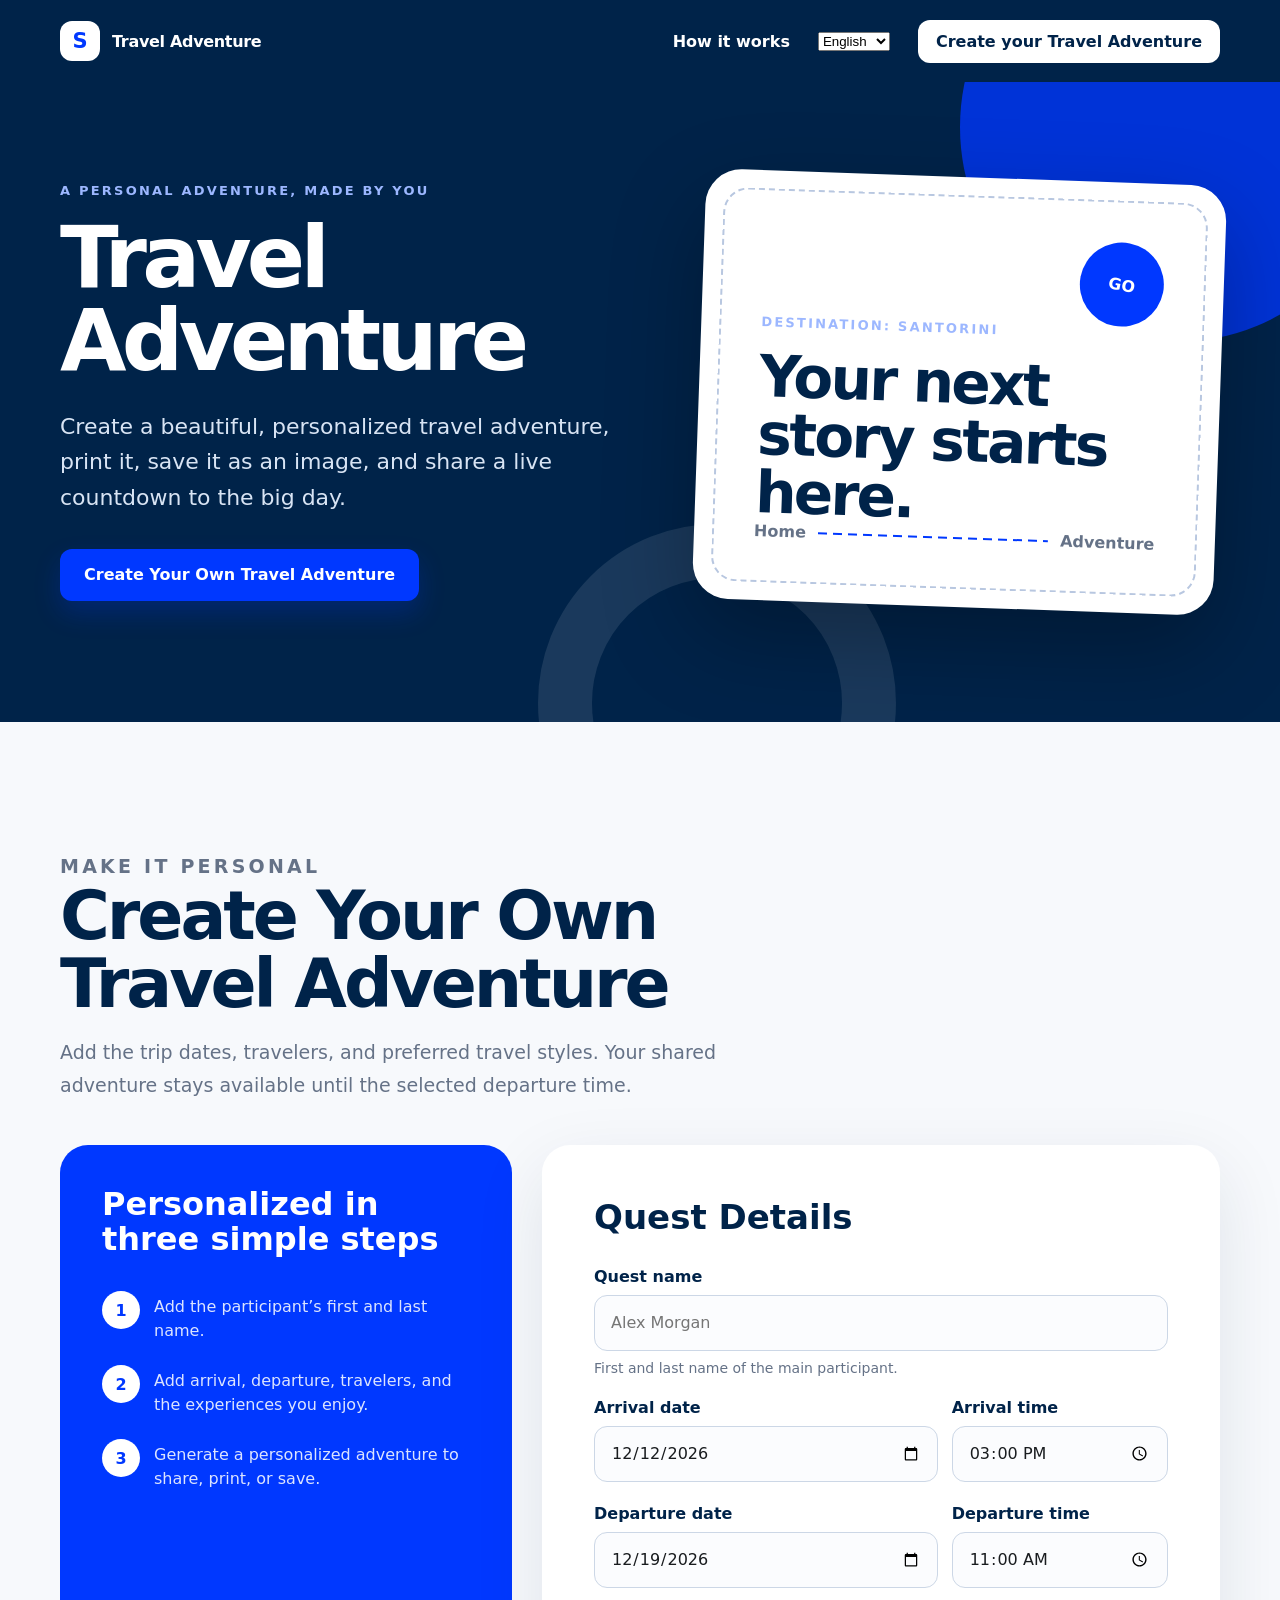
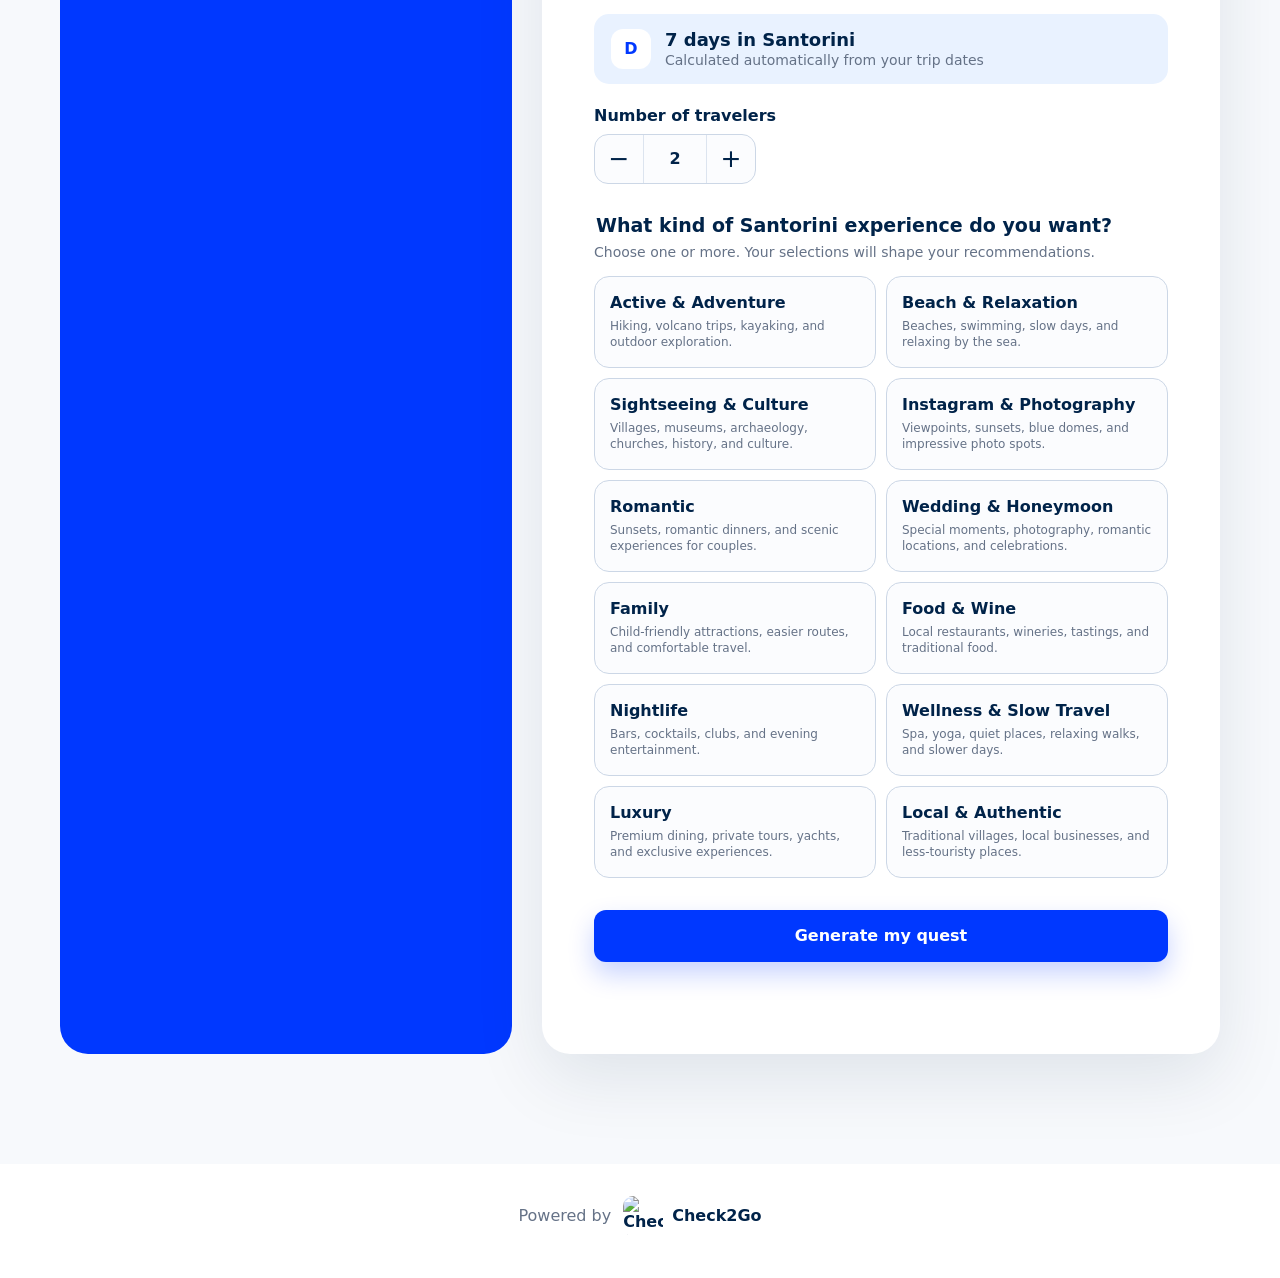
==== commit 27344894: "Add hybrid daily timeline planner" ====
--- a/site/index.html
+++ b/site/index.html
@@ -3,7 +3,15 @@
   <head>
     <meta charset="UTF-8" />
     <meta name="viewport" content="width=device-width, initial-scale=1" />
-    <meta name="description" content="Create, print, save, and share a personalized Travel Adventure." />
+    <meta name="description" content="Create your own unique travel adventure to Santorini." />
+    <meta name="theme-color" content="#0038ff" />
+    <meta property="og:title" content="Santorini.quest — Travel Adventure" />
+    <meta property="og:description" content="Create your own unique travel adventure to Santorini." />
+    <meta property="og:type" content="website" />
+    <meta property="og:url" content="https://santorini.quest/" />
+    <link rel="icon" href="/favicon.svg" type="image/svg+xml" />
+    <link rel="manifest" href="/site.webmanifest" />
+    <link rel="stylesheet" href="/planner.css" />
     <title>Travel Adventure</title>
     <style>
       :root {
@@ -164,6 +172,11 @@
         </a>
         <div class="nav-links">
           <a href="#create">How it works</a>
+          <select class="language-select" id="languageSelect" aria-label="Language">
+            <option value="en">English</option>
+            <option value="ru">Русский</option>
+            <option value="he">עברית</option>
+          </select>
           <a class="nav-cta" href="#create">Create your Travel Adventure</a>
         </div>
       </nav>
@@ -298,8 +311,63 @@
 
           </aside>
         </div>
+        <section class="planner-shell" id="planner" hidden aria-label="Travel Adventure planner">
+          <header class="planner-topbar">
+            <div>
+              <p class="planner-eyebrow" id="plannerEyebrow">Santorini itinerary</p>
+              <h2 id="plannerTitle">Daily Timeline Planner</h2>
+              <p class="trip-progress-copy" id="tripProgressCopy"></p>
+              <div class="trip-progress-track" aria-hidden="true"><div class="trip-progress-fill" id="tripProgressFill"></div></div>
+            </div>
+            <div class="planner-actions">
+              <button class="planner-action primary" id="autoPlanButton" type="button">Auto-Plan My Adventure</button>
+              <button class="planner-action" id="overviewButton" type="button" aria-pressed="false">Multi-day overview</button>
+              <button class="planner-action" id="editTripButton" type="button">Edit trip dates</button>
+            </div>
+          </header>
+          <div class="day-tabs-wrap"><div class="day-tabs" id="dayTabs" role="tablist" aria-label="Travel days"></div></div>
+          <div class="planner-layout" id="plannerLayout">
+            <section class="timeline-panel">
+              <header class="panel-heading"><div><h3 id="timelineTitle"></h3><p id="localTimeLabel">Santorini local time</p></div><span class="day-window" id="dayWindow"></span></header>
+              <div class="timeline-list" id="timelineList" role="list"></div>
+            </section>
+            <aside class="unscheduled-panel">
+              <header class="panel-heading"><div><h3 id="unscheduledTitle">Unscheduled Adventures</h3><p id="unscheduledHelp"></p></div><button class="panel-toggle" id="toggleUnscheduled" type="button" aria-expanded="true">Hide</button></header>
+              <div class="unscheduled-list" id="unscheduledList"></div>
+              <div class="catalog-actions"><button class="restore-button" id="restoreRemoved" type="button"></button></div>
+            </aside>
+          </div>
+          <div class="overview-grid" id="overviewGrid" hidden></div>
+          <div class="planner-toast" id="plannerToast" role="status" aria-live="polite"></div>
+        </section>
       </div>
     </section>
+
+    <dialog class="planner-dialog" id="activityDialog">
+      <div class="dialog-body">
+        <h3>Edit activity</h3>
+        <div class="dialog-grid">
+          <div class="field"><label id="dialogTimeLabel" for="activityStart">Start time</label><input id="activityStart" type="time" required /></div>
+          <div class="field"><label id="dialogDurationLabel" for="activityDuration">Duration</label><input id="activityDuration" type="number" min="15" max="720" step="15" required /></div>
+        </div>
+        <div class="field"><label id="dialogMoveLabel" for="activityDestination">Move to Day</label><select id="activityDestination"></select></div>
+        <div class="dialog-actions"><button class="dialog-danger" id="dialogRemove" type="button">Remove</button><button id="dialogCancel" type="button">Cancel</button><button class="dialog-primary" id="dialogSave" type="button">Save changes</button></div>
+      </div>
+    </dialog>
+
+    <dialog class="planner-dialog" id="tripDialog">
+      <div class="dialog-body">
+        <h3>Trip dates and times</h3>
+        <div class="dialog-grid">
+          <div class="field"><label id="tripArrivalDateLabel" for="TripArrivalDate">Arrival date</label><input id="TripArrivalDate" type="date" required /></div>
+          <div class="field"><label id="tripArrivalTimeLabel" for="TripArrivalTime">Arrival time</label><input id="TripArrivalTime" type="time" required /></div>
+          <div class="field"><label id="tripDepartureDateLabel" for="TripDepartureDate">Departure date</label><input id="TripDepartureDate" type="date" required /></div>
+          <div class="field"><label id="tripDepartureTimeLabel" for="TripDepartureTime">Departure time</label><input id="TripDepartureTime" type="time" required /></div>
+        </div>
+        <p class="message" id="tripDialogMessage" role="status"></p>
+        <div class="dialog-actions"><button id="tripCancel" type="button">Cancel</button><button class="dialog-primary" id="tripSave" type="button">Save changes</button></div>
+      </div>
+    </dialog>
 
     <footer class="powered">
       <span>Powered by</span>
@@ -420,6 +488,7 @@
 
       const displayQuest = (quest, url = window.location.href) => {
         activeQuest = quest;
+        window.santoriniQuest = quest;
         homeView.hidden = true;
         questView.classList.add("visible");
         document.querySelector("#displayName").textContent = quest.name;
@@ -435,6 +504,7 @@
         document.querySelector("#shareUrl").textContent = url;
         updateCountdown();
         countdownTimer = window.setInterval(updateCountdown, 1000);
+        window.dispatchEvent(new CustomEvent("santorini:quest", { detail: quest }));
         window.scrollTo({ top: 0 });
       };
 
@@ -486,6 +556,10 @@
       document.querySelector("#printButton").addEventListener("click", () => window.print());
 
       document.querySelector("#saveButton").addEventListener("click", () => {
+        if (window.plannerHasData?.()) {
+          window.exportPlannerImage();
+          return;
+        }
         if (!activeQuest) return;
         const canvas = document.createElement("canvas");
         canvas.width = 1400;
@@ -538,5 +612,6 @@
           .catch((error) => showExpired(error.message));
       }
     </script>
+    <script src="/planner.js"></script>
   </body>
 </html>
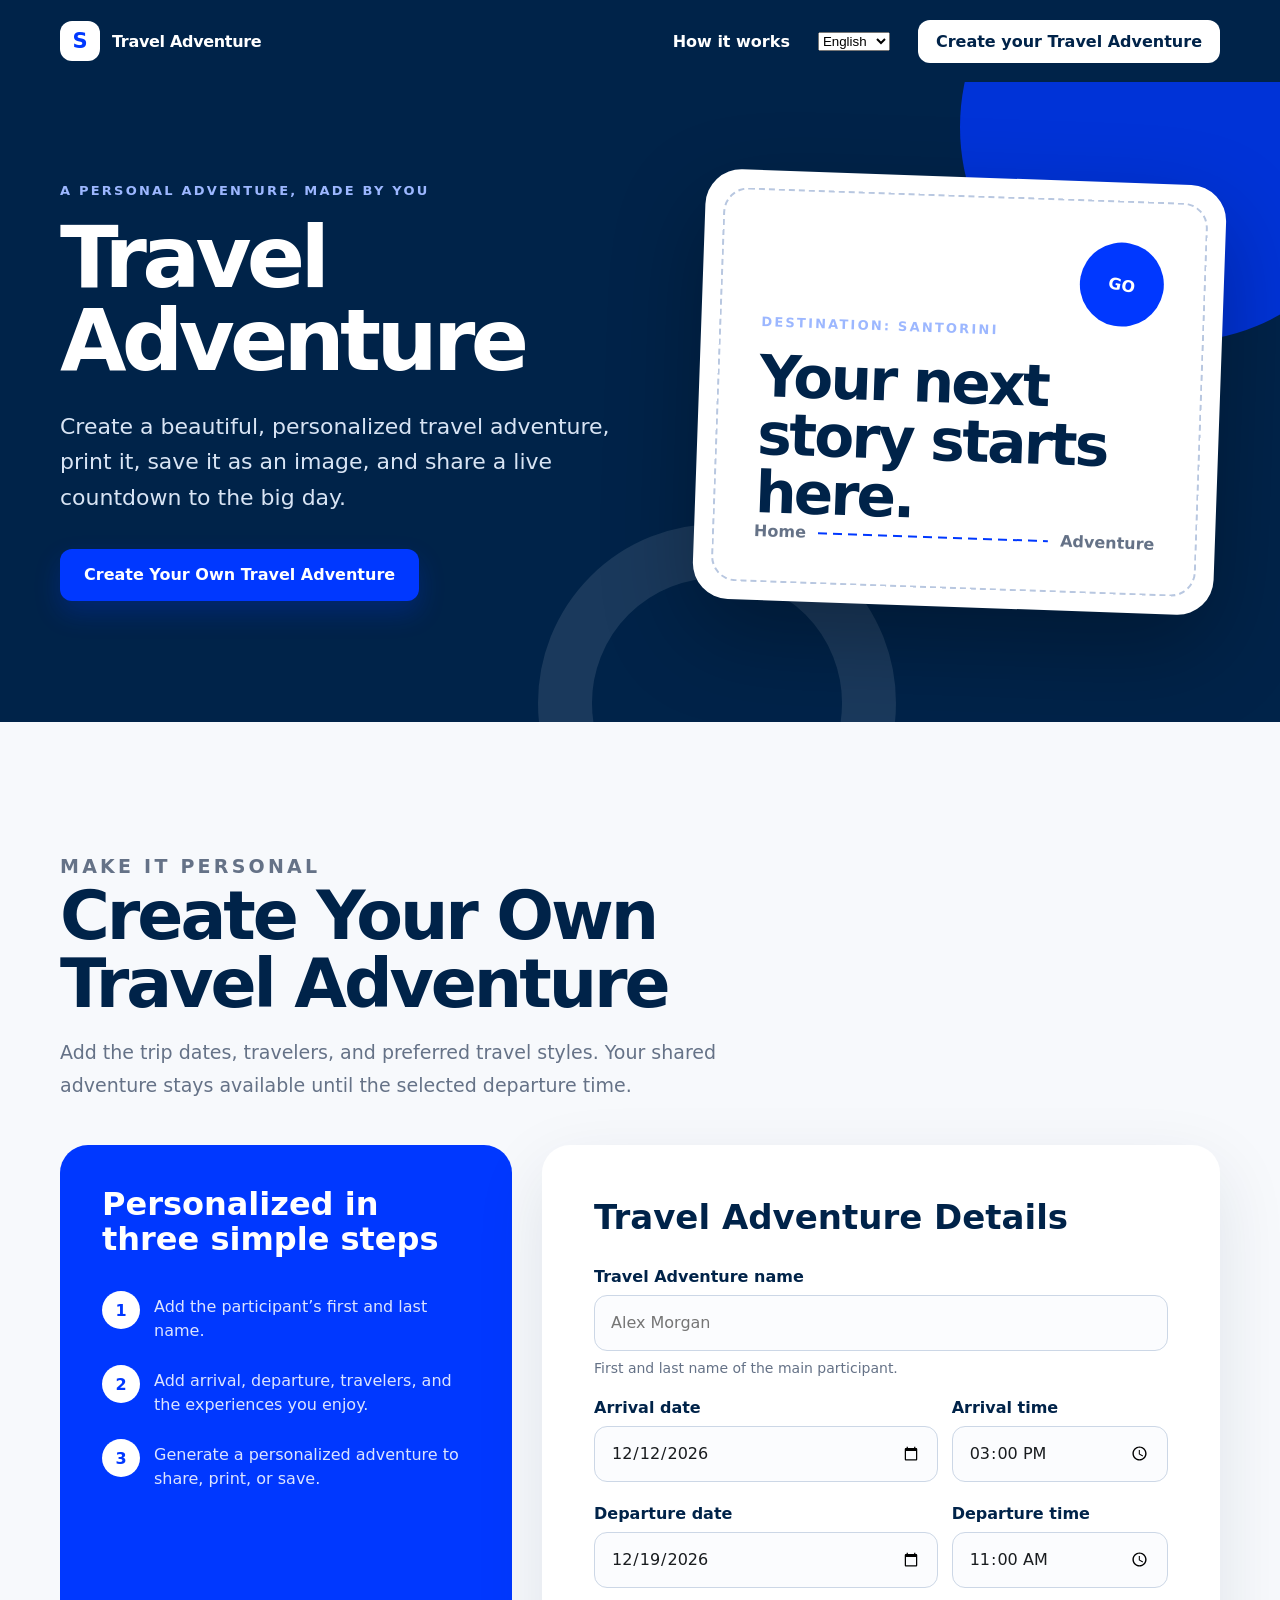
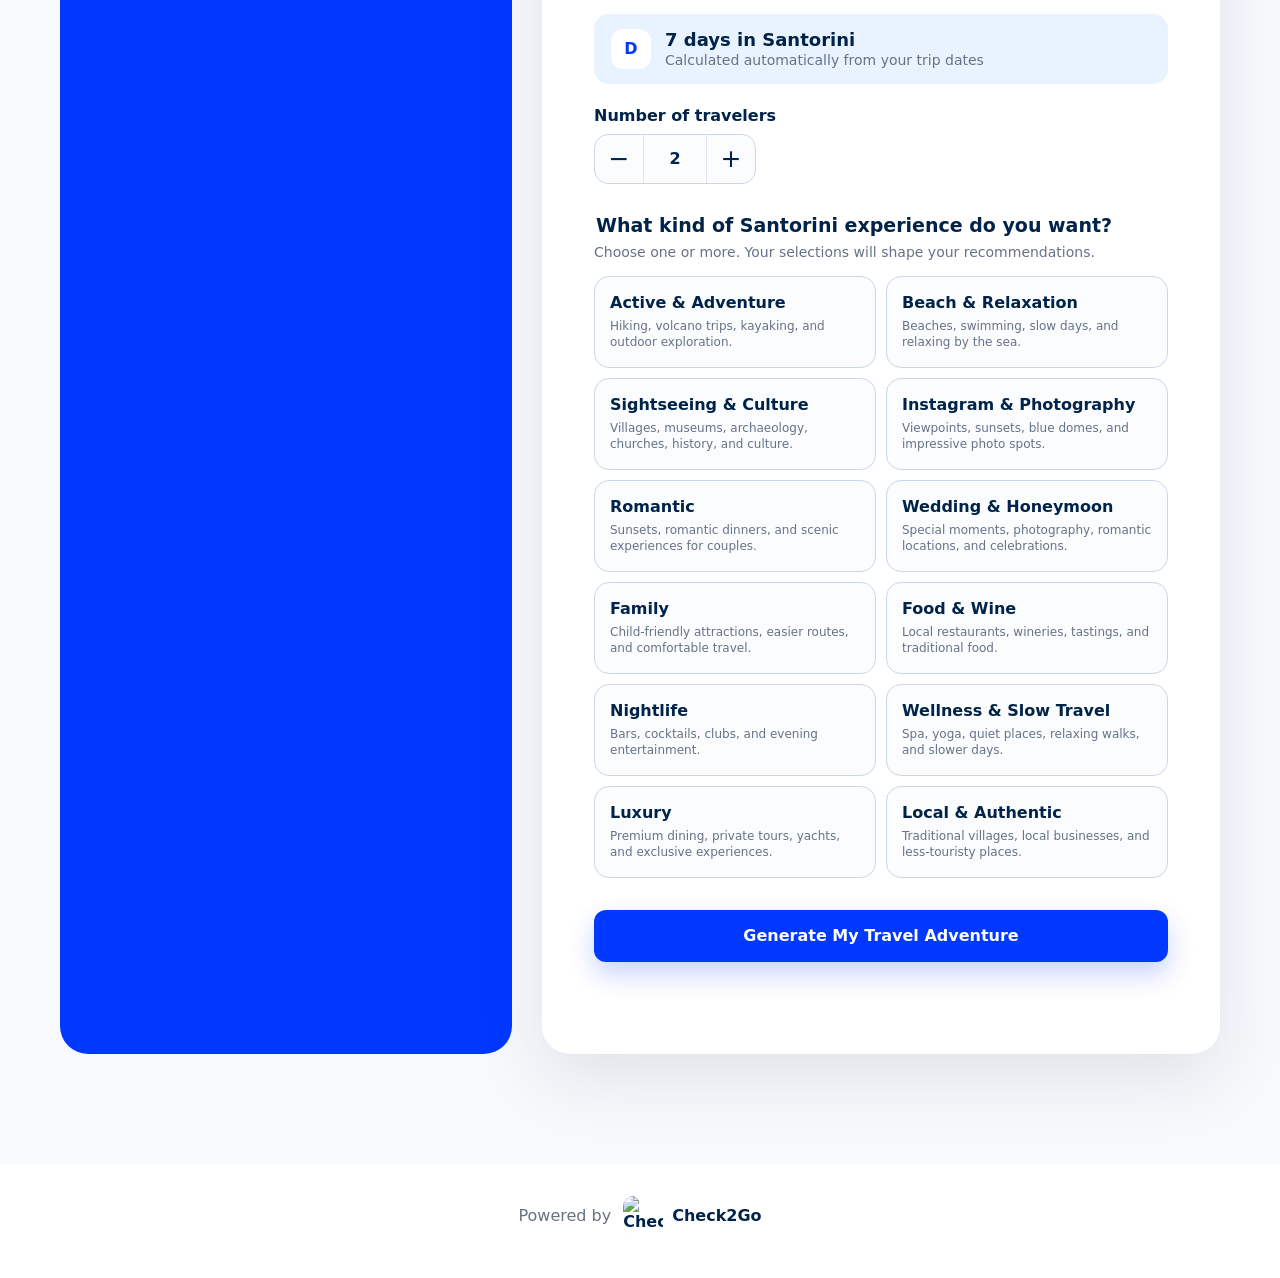
==== commit 4f4dd3b0: "Prepare secure itinerary email delivery" ====
--- a/site/index.html
+++ b/site/index.html
@@ -124,6 +124,17 @@
       .quest-actions h3 { margin: 0 0 8px; color: var(--navy); font-size: 28px; }
       .quest-actions p { margin: 0 0 14px; color: var(--muted); line-height: 1.6; }
       .share-url { width: 100%; min-height: 48px; padding: 12px; overflow-wrap: anywhere; border-radius: 10px; background: var(--sky); color: var(--navy); font-size: 13px; }
+      .email-card { margin-top: 10px; padding-top: 22px; border-top: 1px solid #e3e9f1; }
+      .email-card h4 { margin: 0 0 8px; color: var(--navy); font-size: 22px; }
+      .email-card > p { margin: 0 0 16px; font-size: 14px; }
+      .email-field { display: grid; gap: 8px; }
+      .consent-row { display: grid; grid-template-columns: 22px 1fr; gap: 11px; align-items: start; margin: 15px 0; color: var(--muted); font-size: 13px; line-height: 1.5; }
+      .consent-row input { width: 22px; min-height: 22px; margin: 1px 0 0; accent-color: var(--blue); }
+      .consent-row a, .email-legal a { color: var(--blue); }
+      .email-legal { margin: 10px 0 0 !important; font-size: 12px !important; }
+      .email-status { min-height: 22px; margin: 12px 0 0 !important; font-size: 14px; font-weight: 700; }
+      .email-status.success { color: #14734a; }
+      .email-status.error { color: #b42318; }
 
       .powered { display: flex; justify-content: center; align-items: center; gap: 12px; padding: 32px 16px 42px; color: var(--muted); background: #fff; }
       .powered a { display: inline-flex; align-items: center; gap: 9px; color: var(--navy); font-weight: 850; text-decoration: none; }
@@ -221,9 +232,9 @@
               </div>
             </aside>
             <form class="form-card" id="questForm">
-              <h3>Quest Details</h3>
+              <h3>Travel Adventure Details</h3>
               <div class="field">
-                <label for="questName">Quest name</label>
+                <label for="questName">Travel Adventure name</label>
                 <input id="questName" name="name" type="text" maxlength="100" autocomplete="name" placeholder="Alex Morgan" required />
                 <p class="hint">First and last name of the main participant.</p>
               </div>
@@ -277,7 +288,7 @@
                   <button class="style-chip" type="button" aria-pressed="false" data-style="Local & Authentic"><strong>Local &amp; Authentic</strong><span>Traditional villages, local businesses, and less-touristy places.</span></button>
                 </div>
               </fieldset>
-              <button class="button" type="submit">Generate my quest</button>
+              <button class="button" type="submit">Generate My Travel Adventure</button>
               <p class="message" id="formMessage" role="status" aria-live="polite"></p>
             </form>
           </div>
@@ -308,7 +319,23 @@
             <button class="button" id="copyButton" type="button">Copy share link</button>
             <button class="button secondary" id="printButton" type="button">Print Travel Adventure</button>
             <button class="button secondary" id="saveButton" type="button">Save Travel Adventure as Image</button>
-
+            <!-- Prepared for activation after Turnstile, SES DKIM, and SES production access are verified. -->
+            <form class="email-card" id="emailAdventureForm" hidden aria-hidden="true" novalidate>
+              <h4 id="emailHeading">Get Your Travel Adventure</h4>
+              <p id="emailDescription">Enter your email address and we’ll send you a link to your personalized Santorini itinerary.</p>
+              <div class="email-field">
+                <label for="adventureEmail" id="emailLabel">Your email address</label>
+                <input id="adventureEmail" name="email" type="email" maxlength="254" inputmode="email" autocomplete="email" placeholder="name@example.com" required />
+              </div>
+              <label class="consent-row" for="marketingConsent">
+                <input id="marketingConsent" name="marketingConsent" type="checkbox" />
+                <span id="consentText">I agree to receive travel news, special offers, promotions, and updates about new travel experiences and partner offers by email.</span>
+              </label>
+              <div id="turnstileContainer" aria-live="polite"></div>
+              <button class="button" id="sendAdventureButton" type="submit">Send My Travel Adventure</button>
+              <p class="email-legal" id="emailLegal">Subscription is optional. You can unsubscribe at any time. See our <a href="/privacy.html">Privacy Policy</a> and <a href="/subscription-terms.html">Subscription Terms</a>.</p>
+              <p class="email-status" id="emailStatus" role="status" aria-live="polite"></p>
+            </form>
           </aside>
         </div>
         <section class="planner-shell" id="planner" hidden aria-label="Travel Adventure planner">
@@ -613,5 +640,6 @@
       }
     </script>
     <script src="/planner.js"></script>
+    <script src="/email.js"></script>
   </body>
 </html>
